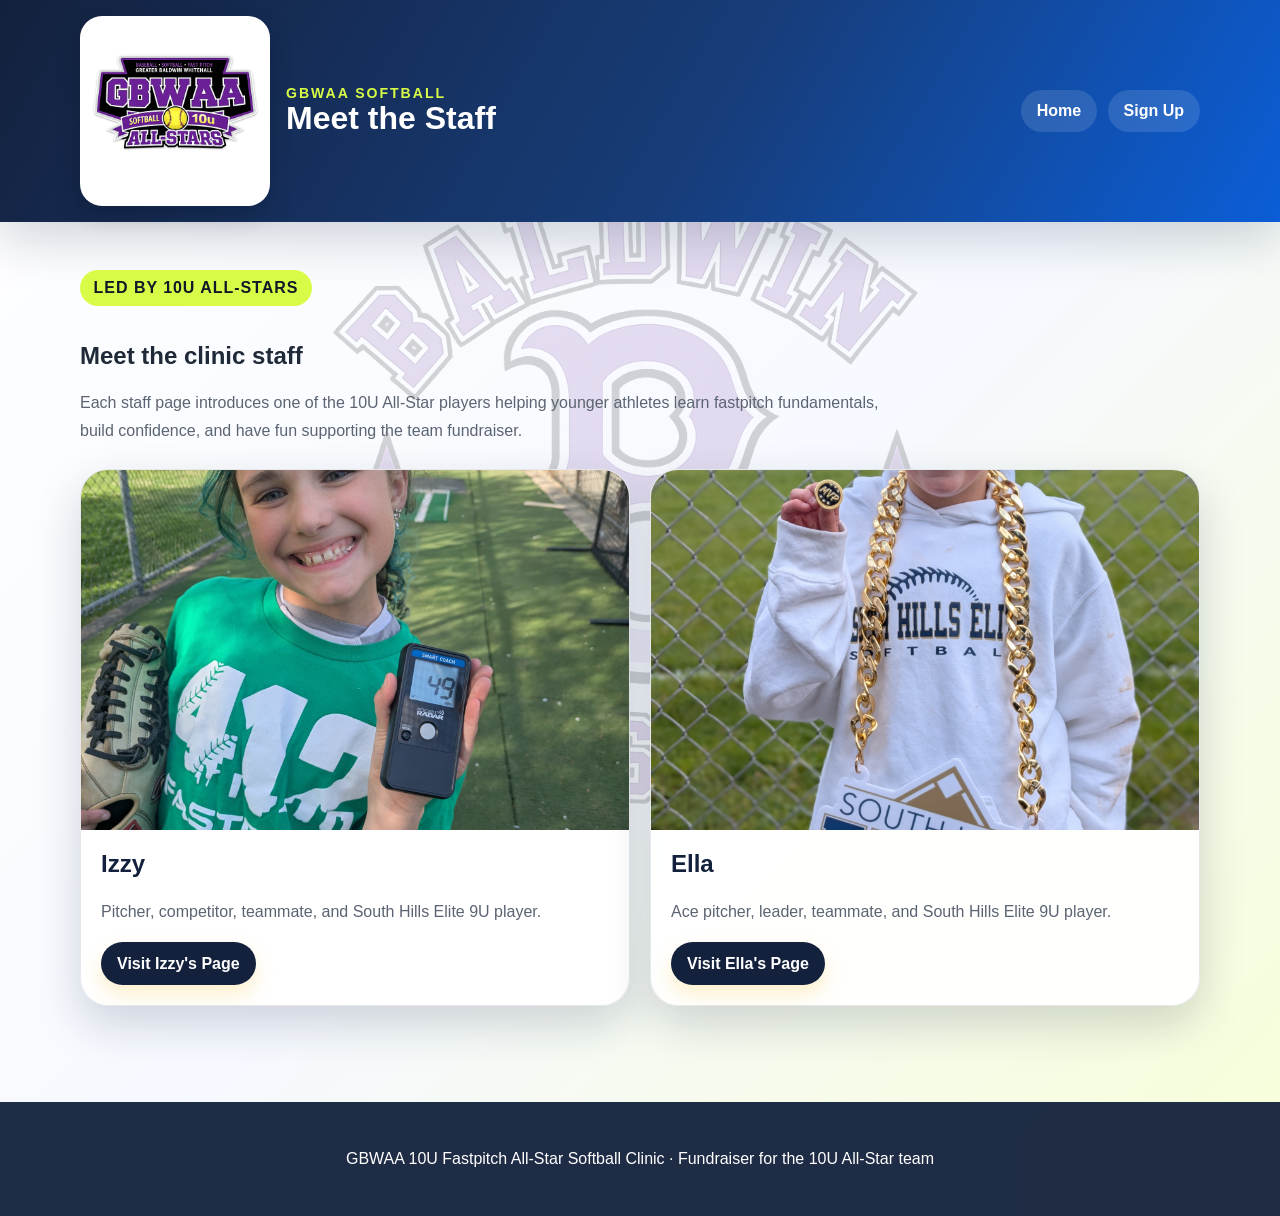
==== meet-the-staff/index.html @ 444cfd31 "Build clinic website" ====
<!doctype html>
<html lang="en">
  <head>
    <meta charset="utf-8" />
    <meta name="viewport" content="width=device-width, initial-scale=1" />
    <title>Meet the Staff | GBWAA 10U All-Star Clinic</title>
    <meta
      name="description"
      content="Meet the GBWAA 10U All-Star players helping with the fastpitch softball clinic."
    />
    <link rel="stylesheet" href="../public/styles.css" />
  </head>
  <body>
    <header class="banner">
      <nav class="navbar" aria-label="Primary navigation">
        <a class="brand" href="../index.html">
          <img
            class="logo"
            src="../public/gbwaa-softball-logo.png"
            alt="GBWAA Softball logo"
          />
          <span class="brand-text"
            ><span>GBWAA Softball</span><strong>Meet the Staff</strong></span
          >
        </a>
        <div class="navlinks">
          <a href="../index.html">Home</a>
          <a href="../signup.html">Sign Up</a>
        </div>
      </nav>
    </header>

    <main>
      <section class="section">
        <div class="section-title">
          <span class="fundraiser-badge">Led by 10U All-Stars</span>
          <h1>Meet the clinic staff</h1>
          <p>
            Each staff page introduces one of the 10U All-Star players helping
            younger athletes learn fastpitch fundamentals, build confidence, and
            have fun supporting the team fundraiser.
          </p>
        </div>
        <div class="two-grid">
          <article class="card staff-card">
            <img src="Izzy.jpg" alt="Izzy, GBWAA 10U All-Star staff member" />
            <div class="staff-card-content">
              <h2>Izzy</h2>
              <p>
                Pitcher, competitor, teammate, and South Hills Elite 9U player.
              </p>
              <a class="button secondary" href="Izzy.html">Visit Izzy's Page</a>
            </div>
          </article>
          <article class="card staff-card">
            <img src="Ella.jpg" alt="Ella, GBWAA 10U All-Star staff member" />
            <div class="staff-card-content">
              <h2>Ella</h2>
              <p>
                Ace pitcher, leader, teammate, and South Hills Elite 9U player.
              </p>
              <a class="button secondary" href="Ella.html">Visit Ella's Page</a>
            </div>
          </article>
        </div>
      </section>
    </main>

    <footer>
      <p>
        GBWAA 10U Fastpitch All-Star Softball Clinic · Fundraiser for the 10U
        All-Star team
      </p>
    </footer>
  </body>
</html>
---- public/styles.css ----
:root {
  --navy: #14213d;
  --royal: #0b5ed7;
  --gold: #f8c537;
  --softball: #d7fb47;
  --white: #ffffff;
  --ink: #1f2937;
  --muted: #5b6472;
  --card: rgba(255, 255, 255, 0.92);
  --shadow: 0 18px 45px rgba(20, 33, 61, 0.18);
}

* {
  box-sizing: border-box;
}

html {
  scroll-behavior: smooth;
}

body {
  margin: 0;
  min-height: 100vh;
  font-family: "Trebuchet MS", Arial, sans-serif;
  color: var(--ink);
  background: linear-gradient(
    135deg,
    #ffffff,
    #f6f9ff 52%,
    rgba(215, 251, 71, 0.22)
  );
}

body::before {
  content: "";
  position: fixed;
  inset: 0;
  pointer-events: none;
  background: url("baldwin-all-stars.png") center 120px / min(82vw, 780px) auto
    no-repeat;
  opacity: 0.16;
  z-index: 0;
}

header,
main,
footer {
  position: relative;
  z-index: 1;
}

a {
  color: inherit;
}

.banner {
  background: linear-gradient(120deg, var(--navy), #173d7a 56%, var(--royal));
  color: var(--white);
  box-shadow: var(--shadow);
}

.navbar {
  display: flex;
  align-items: center;
  justify-content: space-between;
  gap: 1.5rem;
  width: min(1120px, calc(100% - 2rem));
  margin: 0 auto;
  padding: 1rem 0;
}

.brand {
  display: flex;
  align-items: center;
  gap: 1rem;
  text-decoration: none;
}

.logo {
  width: clamp(112px, 16vw, 190px);
  height: auto;
  background: var(--white);
  border-radius: 22px;
  padding: 0.5rem;
  box-shadow: 0 10px 24px rgba(0, 0, 0, 0.18);
}

.brand-text span {
  display: block;
  font-size: 0.88rem;
  letter-spacing: 0.14em;
  text-transform: uppercase;
  color: var(--softball);
  font-weight: 800;
}

.brand-text strong {
  display: block;
  font-size: clamp(1.15rem, 3vw, 2rem);
  line-height: 1.1;
}

.navlinks {
  display: flex;
  align-items: center;
  flex-wrap: wrap;
  justify-content: flex-end;
  gap: 0.65rem;
}

.navlinks a,
.button {
  display: inline-flex;
  align-items: center;
  justify-content: center;
  border-radius: 999px;
  padding: 0.78rem 1rem;
  font-weight: 800;
  text-decoration: none;
  transition:
    transform 160ms ease,
    box-shadow 160ms ease,
    background 160ms ease;
}

.navlinks a {
  background: rgba(255, 255, 255, 0.12);
  color: var(--white);
}

.navlinks a:hover,
.button:hover {
  transform: translateY(-2px);
}

.button {
  border: 0;
  cursor: pointer;
  background: var(--gold);
  color: #111827;
  box-shadow: 0 10px 20px rgba(248, 197, 55, 0.25);
}

.button.secondary {
  background: var(--navy);
  color: var(--white);
}

.hero {
  width: min(1120px, calc(100% - 2rem));
  margin: 0 auto;
  padding: clamp(3rem, 7vw, 6rem) 0 clamp(3rem, 6vw, 5rem);
  display: grid;
  grid-template-columns: minmax(0, 1.25fr) minmax(280px, 0.75fr);
  gap: 2rem;
  align-items: center;
}

.hero h1 {
  margin: 0 0 1rem;
  font-size: clamp(2.35rem, 6vw, 5rem);
  line-height: 0.95;
  letter-spacing: -0.05em;
}

.hero p {
  font-size: clamp(1.08rem, 2vw, 1.35rem);
  line-height: 1.65;
  margin: 0 0 1.5rem;
  max-width: 760px;
}

.fundraiser-badge {
  display: inline-flex;
  align-items: center;
  gap: 0.5rem;
  margin-bottom: 1rem;
  border-radius: 999px;
  padding: 0.55rem 0.85rem;
  color: #111827;
  background: var(--softball);
  font-weight: 900;
  text-transform: uppercase;
  letter-spacing: 0.06em;
}

.hero-card,
.card,
.form-card {
  background: var(--card);
  border: 1px solid rgba(20, 33, 61, 0.1);
  border-radius: 28px;
  box-shadow: var(--shadow);
  backdrop-filter: blur(4px);
}

.hero-card {
  padding: 1.5rem;
}

.hero-card h2,
.card h2,
.form-card h1 {
  color: var(--navy);
  margin-top: 0;
}

.hero-card ul,
.card ul {
  padding-left: 1.2rem;
  line-height: 1.7;
}

.section {
  width: min(1120px, calc(100% - 2rem));
  margin: 0 auto;
  padding: 3rem 0;
}

.section-title {
  max-width: 820px;
  margin-bottom: 1.5rem;
}

.section-title p,
.card p,
.staff-bio p,
.form-card p {
  color: var(--muted);
  line-height: 1.75;
}

.grid {
  display: grid;
  grid-template-columns: repeat(3, minmax(0, 1fr));
  gap: 1.25rem;
}

.two-grid {
  display: grid;
  grid-template-columns: repeat(2, minmax(0, 1fr));
  gap: 1.25rem;
}

.card {
  padding: 1.4rem;
}

.card .icon {
  display: inline-grid;
  place-items: center;
  width: 3rem;
  height: 3rem;
  border-radius: 1rem;
  background: rgba(215, 251, 71, 0.55);
  font-size: 1.45rem;
}

.callout {
  display: grid;
  grid-template-columns: 1fr auto;
  gap: 1rem;
  align-items: center;
  padding: 1.5rem;
  border-radius: 28px;
  background: linear-gradient(
    120deg,
    rgba(20, 33, 61, 0.96),
    rgba(11, 94, 215, 0.92)
  );
  color: var(--white);
  box-shadow: var(--shadow);
}

.callout p {
  margin: 0.35rem 0 0;
  color: rgba(255, 255, 255, 0.85);
}

.staff-card {
  overflow: hidden;
  padding: 0;
}

.staff-card img {
  width: 100%;
  height: 360px;
  object-fit: cover;
  display: block;
}

.staff-card-content {
  padding: 1.25rem;
}

.form-card {
  width: min(760px, calc(100% - 2rem));
  margin: 3rem auto;
  padding: clamp(1.25rem, 4vw, 2rem);
}

.form-grid {
  display: grid;
  gap: 1rem;
}

label {
  display: grid;
  gap: 0.45rem;
  font-weight: 800;
  color: var(--navy);
}

input,
select,
textarea {
  width: 100%;
  border: 2px solid rgba(20, 33, 61, 0.16);
  border-radius: 16px;
  padding: 0.9rem 1rem;
  font: inherit;
  background: rgba(255, 255, 255, 0.88);
}

input:focus,
select:focus,
textarea:focus {
  outline: 3px solid rgba(248, 197, 55, 0.45);
  border-color: var(--royal);
}

.note {
  font-size: 0.95rem;
  color: var(--muted);
}

.staff-hero {
  width: min(1120px, calc(100% - 2rem));
  margin: 2rem auto 0;
  display: grid;
  grid-template-columns: minmax(280px, 0.85fr) minmax(0, 1.15fr);
  gap: 1.5rem;
  align-items: stretch;
}

.staff-photo {
  width: 100%;
  min-height: 520px;
  object-fit: cover;
  border-radius: 30px;
  box-shadow: var(--shadow);
}

.staff-bio {
  padding: clamp(1.25rem, 4vw, 2.25rem);
}

.staff-bio h1 {
  margin: 0 0 0.5rem;
  color: var(--navy);
  font-size: clamp(2.35rem, 6vw, 4.4rem);
}

footer {
  margin-top: 3rem;
  padding: 2rem 1rem;
  text-align: center;
  background: rgba(20, 33, 61, 0.95);
  color: var(--white);
}

@media (max-width: 860px) {
  .navbar,
  .hero,
  .callout,
  .staff-hero {
    grid-template-columns: 1fr;
  }

  .navbar {
    display: grid;
    justify-items: start;
  }

  .navlinks {
    justify-content: flex-start;
  }

  .grid,
  .two-grid {
    grid-template-columns: 1fr;
  }

  .staff-card img {
    height: 300px;
  }

  .staff-photo {
    min-height: 360px;
  }
}
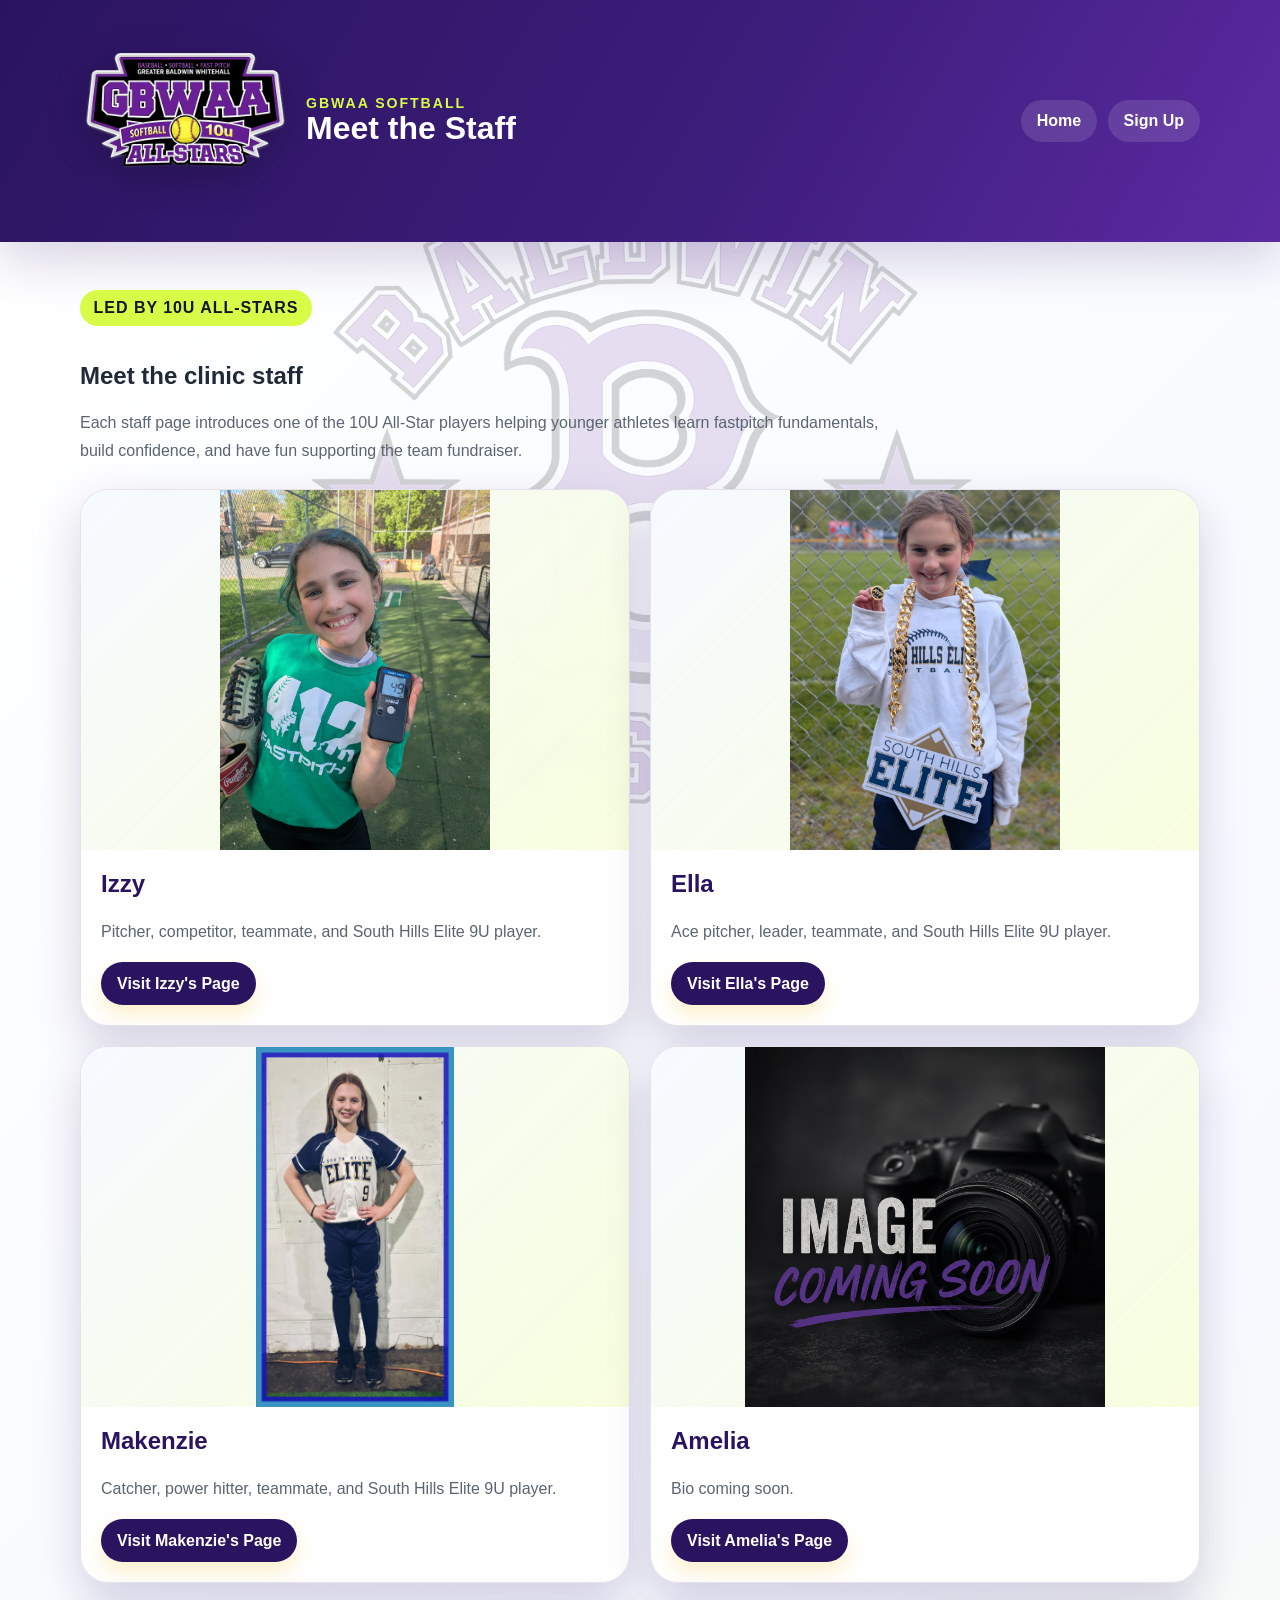
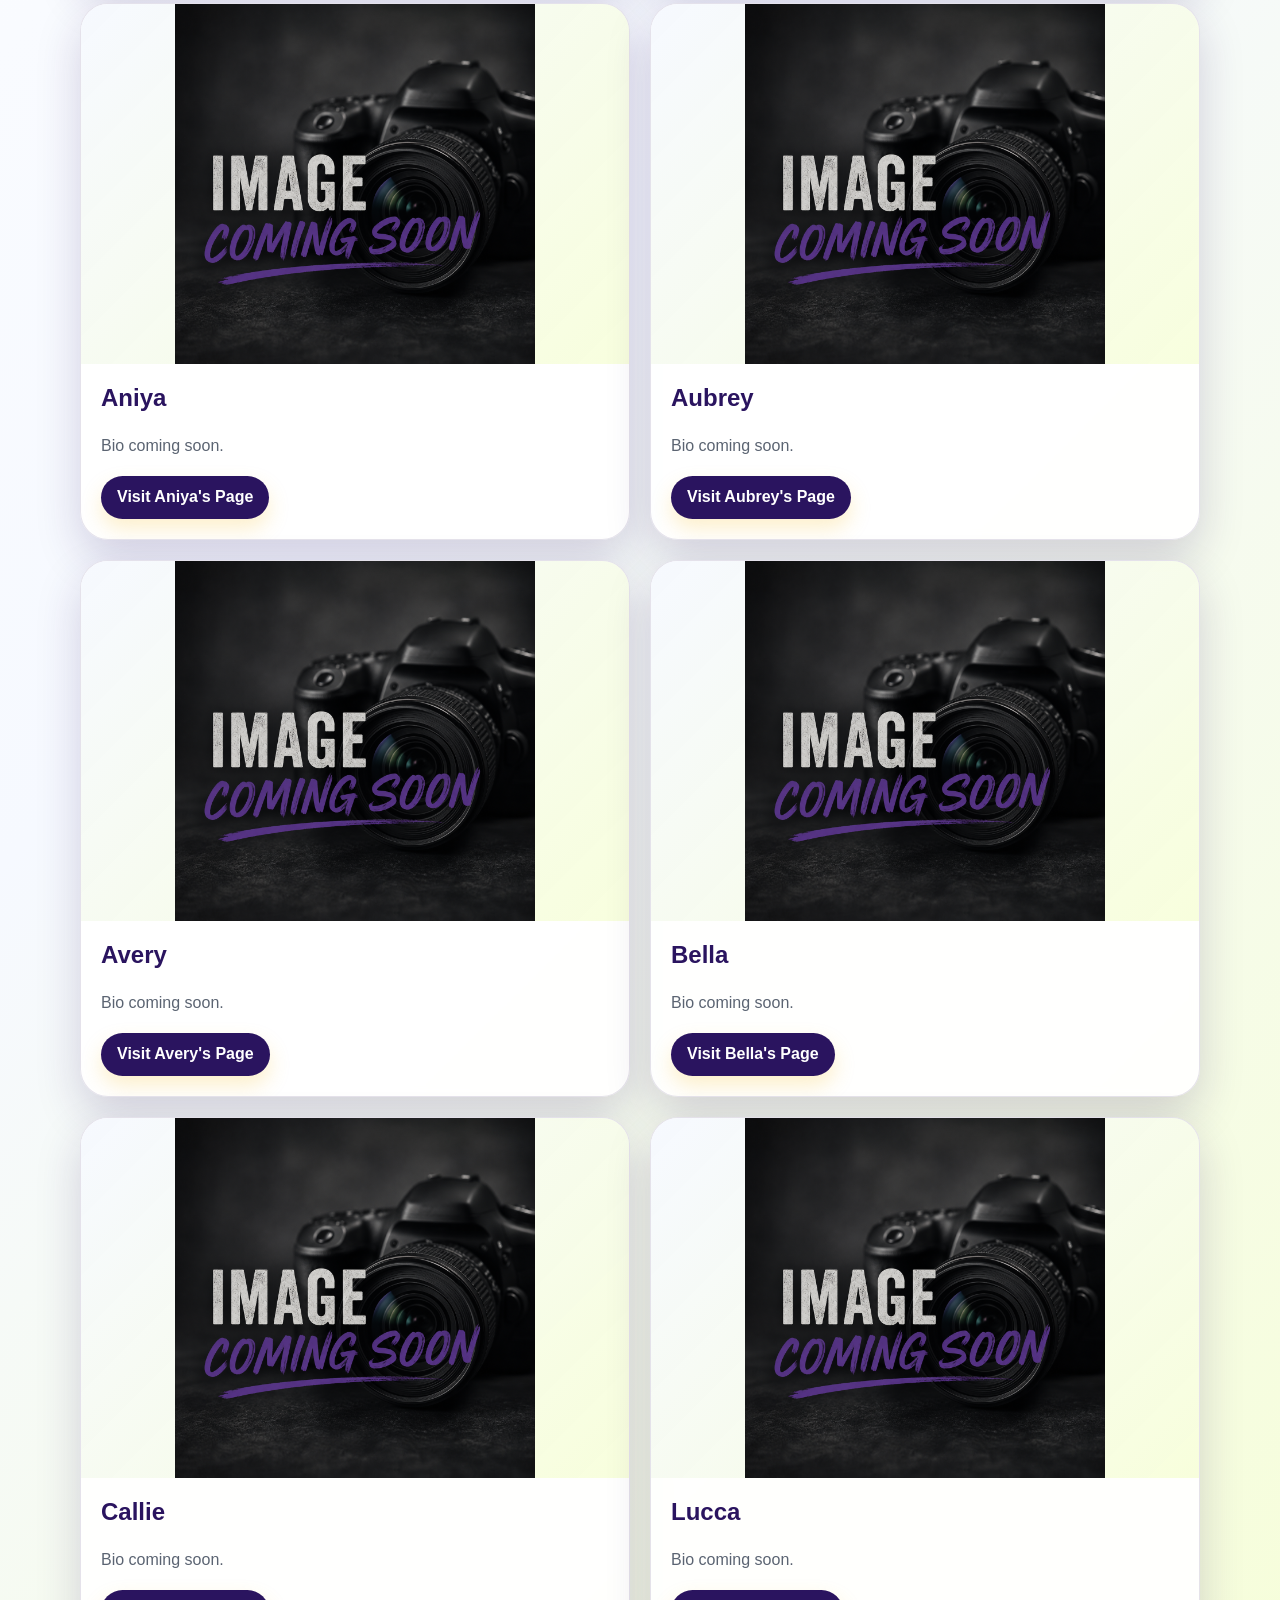
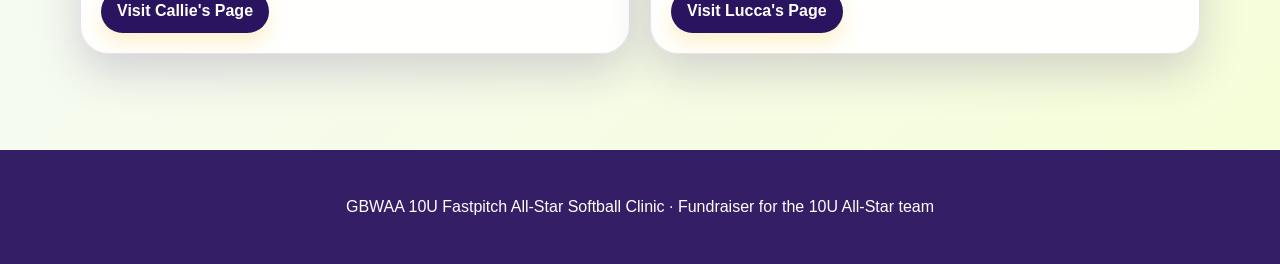
==== commit 437ba45f: "update index.html meet the staff" ====
--- a/meet-the-staff/index.html
+++ b/meet-the-staff/index.html
@@ -62,6 +62,101 @@
               <a class="button secondary" href="Ella.html">Visit Ella's Page</a>
             </div>
           </article>
+          <article class="card staff-card">
+            <img
+              src="Makenzie.jpg"
+              alt="Makenzie, GBWAA 10U All-Star staff member"
+            />
+            <div class="staff-card-content">
+              <h2>Makenzie</h2>
+              <p>
+                Catcher, power hitter, teammate, and South Hills Elite 9U
+                player.
+              </p>
+              <a class="button secondary" href="Makenzie.html"
+                >Visit Makenzie's Page</a
+              >
+            </div>
+          </article>
+          <article class="card staff-card">
+            <img
+              src="Amelia.jpg"
+              alt="Amelia, GBWAA 10U All-Star staff member"
+            />
+            <div class="staff-card-content">
+              <h2>Amelia</h2>
+              <p>Bio coming soon.</p>
+              <a class="button secondary" href="Amelia.html"
+                >Visit Amelia's Page</a
+              >
+            </div>
+          </article>
+          <article class="card staff-card">
+            <img src="Aniya.jpg" alt="Aniya, GBWAA 10U All-Star staff member" />
+            <div class="staff-card-content">
+              <h2>Aniya</h2>
+              <p>Bio coming soon.</p>
+              <a class="button secondary" href="Aniya.html"
+                >Visit Aniya's Page</a
+              >
+            </div>
+          </article>
+          <article class="card staff-card">
+            <img
+              src="Aubrey.jpg"
+              alt="Aubrey, GBWAA 10U All-Star staff member"
+            />
+            <div class="staff-card-content">
+              <h2>Aubrey</h2>
+              <p>Bio coming soon.</p>
+              <a class="button secondary" href="Aubrey.html"
+                >Visit Aubrey's Page</a
+              >
+            </div>
+          </article>
+          <article class="card staff-card">
+            <img src="Avery.jpg" alt="Avery, GBWAA 10U All-Star staff member" />
+            <div class="staff-card-content">
+              <h2>Avery</h2>
+              <p>Bio coming soon.</p>
+              <a class="button secondary" href="Avery.html"
+                >Visit Avery's Page</a
+              >
+            </div>
+          </article>
+          <article class="card staff-card">
+            <img src="Bella.jpg" alt="Bella, GBWAA 10U All-Star staff member" />
+            <div class="staff-card-content">
+              <h2>Bella</h2>
+              <p>Bio coming soon.</p>
+              <a class="button secondary" href="Bella.html"
+                >Visit Bella's Page</a
+              >
+            </div>
+          </article>
+          <article class="card staff-card">
+            <img
+              src="Callie.jpg"
+              alt="Callie, GBWAA 10U All-Star staff member"
+            />
+            <div class="staff-card-content">
+              <h2>Callie</h2>
+              <p>Bio coming soon.</p>
+              <a class="button secondary" href="Callie.html"
+                >Visit Callie's Page</a
+              >
+            </div>
+          </article>
+          <article class="card staff-card">
+            <img src="Lucca.jpg" alt="Lucca, GBWAA 10U All-Star staff member" />
+            <div class="staff-card-content">
+              <h2>Lucca</h2>
+              <p>Bio coming soon.</p>
+              <a class="button secondary" href="Lucca.html"
+                >Visit Lucca's Page</a
+              >
+            </div>
+          </article>
         </div>
       </section>
     </main>
--- a/public/styles.css
+++ b/public/styles.css
@@ -1,13 +1,13 @@
 :root {
-  --navy: #14213d;
-  --royal: #0b5ed7;
+  --navy: #2a145f;
+  --royal: #5b2aa1;
   --gold: #f8c537;
   --softball: #d7fb47;
   --white: #ffffff;
   --ink: #1f2937;
   --muted: #5b6472;
   --card: rgba(255, 255, 255, 0.92);
-  --shadow: 0 18px 45px rgba(20, 33, 61, 0.18);
+  --shadow: 0 18px 45px rgba(42, 20, 95, 0.18);
 }
 
 * {
@@ -54,7 +54,7 @@
 }
 
 .banner {
-  background: linear-gradient(120deg, var(--navy), #173d7a 56%, var(--royal));
+  background: linear-gradient(120deg, var(--navy), #3c1d7a 56%, var(--royal));
   color: var(--white);
   box-shadow: var(--shadow);
 }
@@ -77,12 +77,9 @@
 }
 
 .logo {
-  width: clamp(112px, 16vw, 190px);
+  width: clamp(132px, 17vw, 210px);
   height: auto;
-  background: var(--white);
-  border-radius: 22px;
-  padding: 0.5rem;
-  box-shadow: 0 10px 24px rgba(0, 0, 0, 0.18);
+  filter: drop-shadow(0 10px 18px rgba(0, 0, 0, 0.22));
 }
 
 .brand-text span {
@@ -141,6 +138,12 @@
   box-shadow: 0 10px 20px rgba(248, 197, 55, 0.25);
 }
 
+.button:disabled {
+  cursor: wait;
+  opacity: 0.72;
+  transform: none;
+}
+
 .button.secondary {
   background: var(--navy);
   color: var(--white);
@@ -188,7 +191,7 @@
 .card,
 .form-card {
   background: var(--card);
-  border: 1px solid rgba(20, 33, 61, 0.1);
+  border: 1px solid rgba(42, 20, 95, 0.12);
   border-radius: 28px;
   box-shadow: var(--shadow);
   backdrop-filter: blur(4px);
@@ -196,6 +199,12 @@
 
 .hero-card {
   padding: 1.5rem;
+  color: var(--ink);
+  background: rgba(255, 255, 255, 0.97);
+}
+
+.hero-card li {
+  color: var(--muted);
 }
 
 .hero-card h2,
@@ -265,8 +274,8 @@
   border-radius: 28px;
   background: linear-gradient(
     120deg,
-    rgba(20, 33, 61, 0.96),
-    rgba(11, 94, 215, 0.92)
+    rgba(42, 20, 95, 0.96),
+    rgba(91, 42, 161, 0.92)
   );
   color: var(--white);
   box-shadow: var(--shadow);
@@ -285,8 +294,14 @@
 .staff-card img {
   width: 100%;
   height: 360px;
-  object-fit: cover;
+  object-fit: contain;
+  object-position: center center;
   display: block;
+  background: linear-gradient(
+    135deg,
+    rgba(246, 249, 255, 0.96),
+    rgba(215, 251, 71, 0.18)
+  );
 }
 
 .staff-card-content {
@@ -315,7 +330,7 @@
 select,
 textarea {
   width: 100%;
-  border: 2px solid rgba(20, 33, 61, 0.16);
+  border: 2px solid rgba(42, 20, 95, 0.16);
   border-radius: 16px;
   padding: 0.9rem 1rem;
   font: inherit;
@@ -332,6 +347,24 @@
 .note {
   font-size: 0.95rem;
   color: var(--muted);
+}
+
+.form-status {
+  min-height: 1.5rem;
+  margin: 0;
+  font-weight: 800;
+}
+
+.form-status.success {
+  color: #136f38;
+}
+
+.form-status.error {
+  color: #b91c1c;
+}
+
+.signup-response-frame {
+  display: none;
 }
 
 .staff-hero {
@@ -365,7 +398,7 @@
   margin-top: 3rem;
   padding: 2rem 1rem;
   text-align: center;
-  background: rgba(20, 33, 61, 0.95);
+  background: rgba(42, 20, 95, 0.95);
   color: var(--white);
 }
 
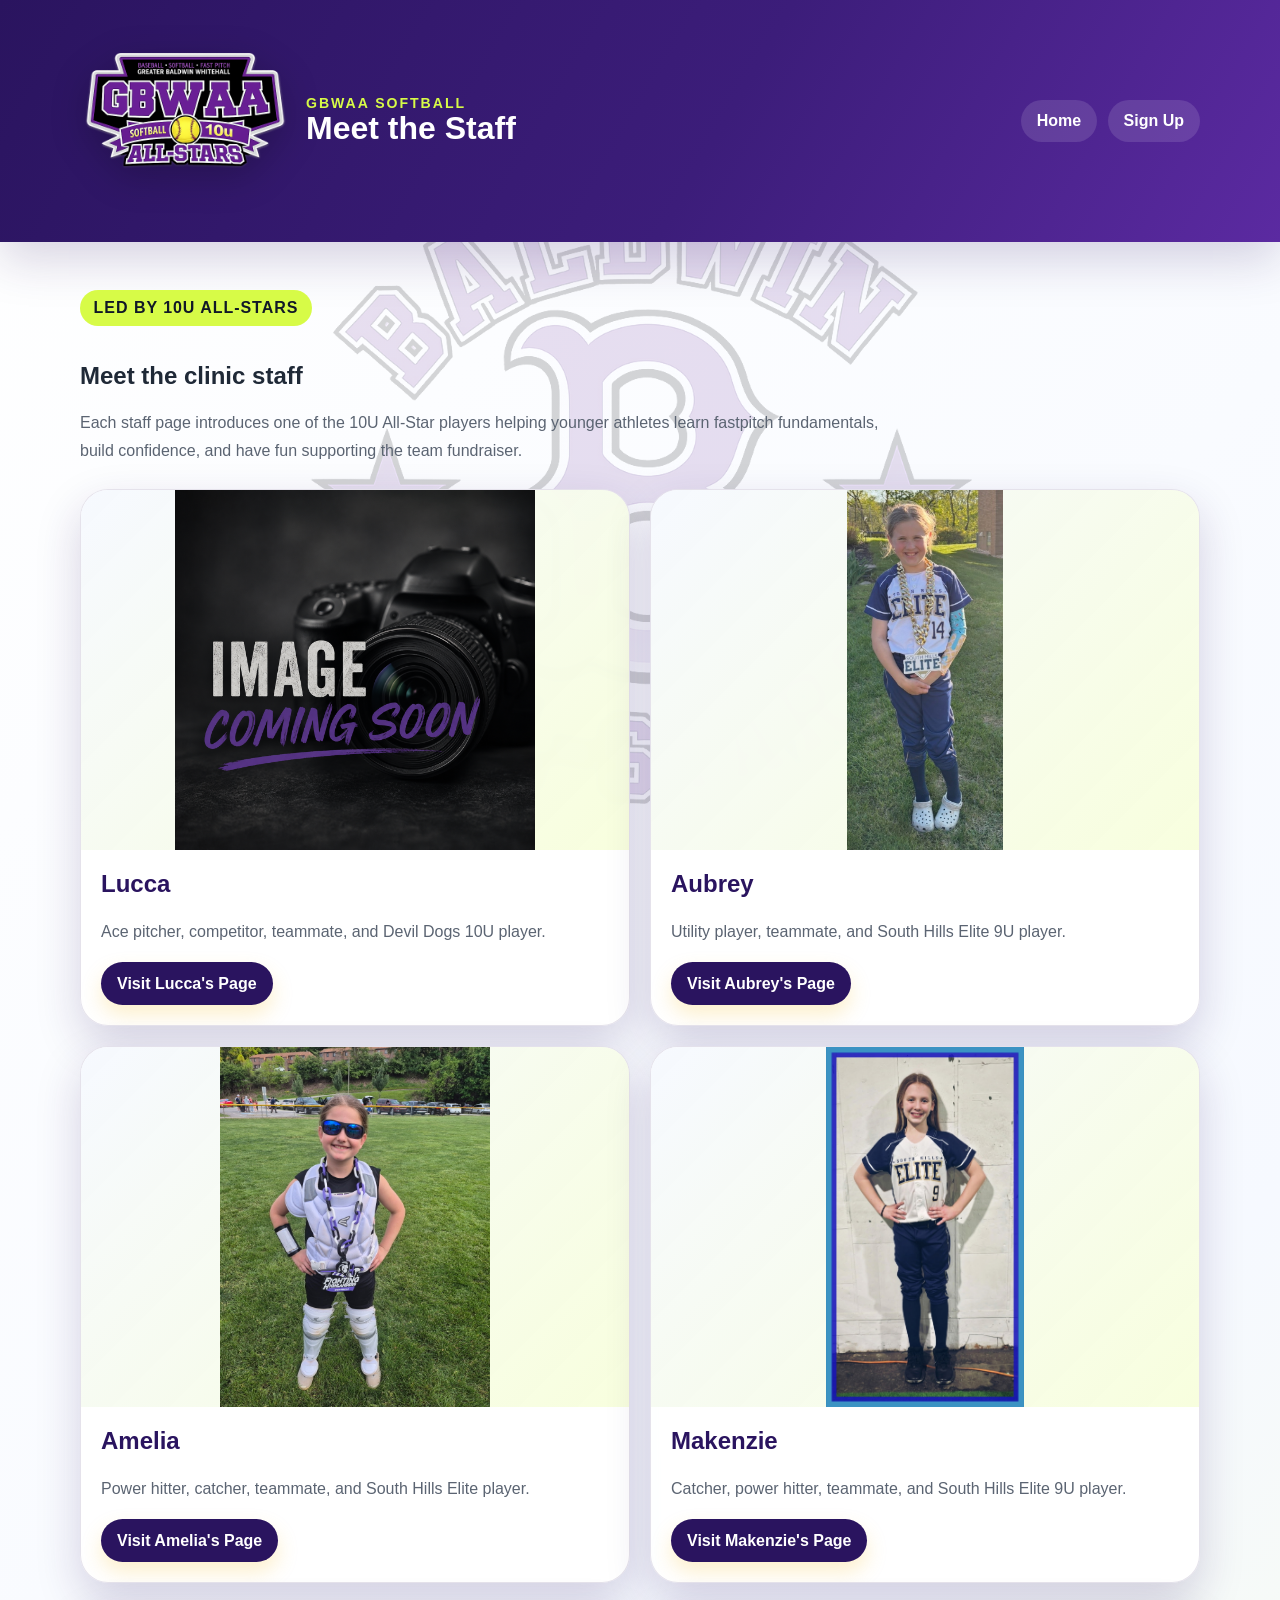
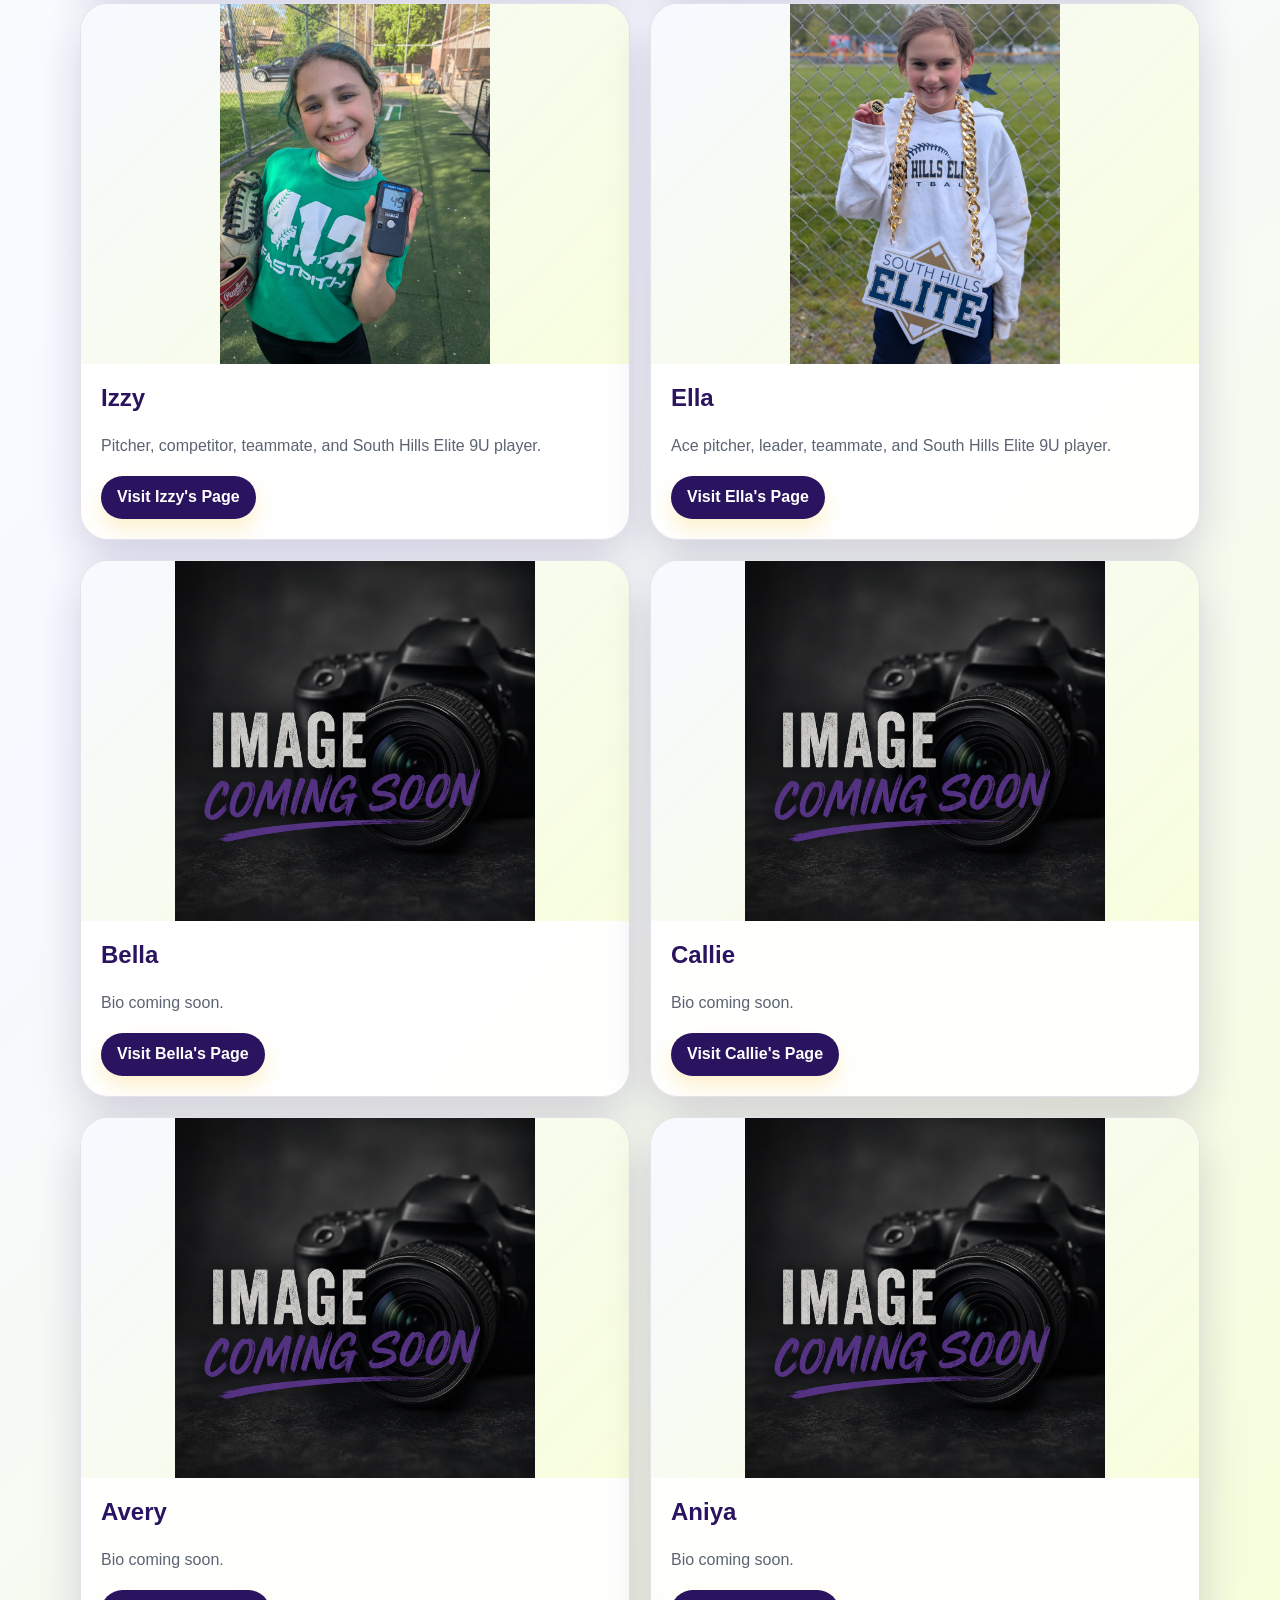
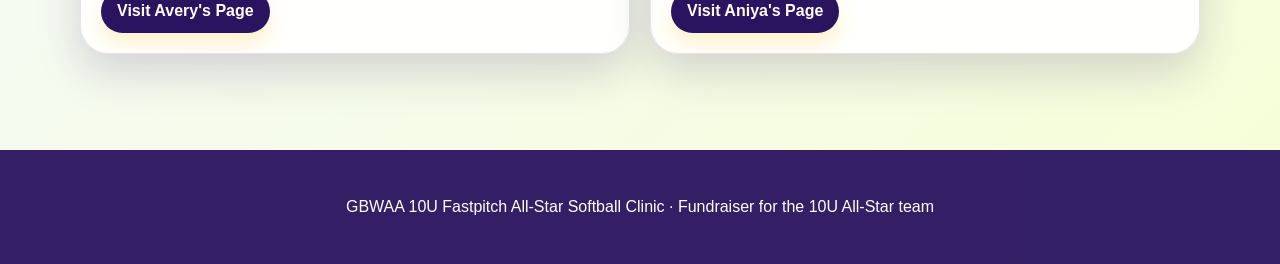
==== commit a45c234f: "Randomize staff card order" ====
--- a/meet-the-staff/index.html
+++ b/meet-the-staff/index.html
@@ -41,7 +41,7 @@
             have fun supporting the team fundraiser.
           </p>
         </div>
-        <div class="two-grid">
+        <div class="two-grid" data-randomize-staff>
           <article class="card staff-card">
             <img src="Izzy.jpg" alt="Izzy, GBWAA 10U All-Star staff member" />
             <div class="staff-card-content">
@@ -85,7 +85,9 @@
             />
             <div class="staff-card-content">
               <h2>Amelia</h2>
-              <p>Bio coming soon.</p>
+              <p>
+                Power hitter, catcher, teammate, and South Hills Elite player.
+              </p>
               <a class="button secondary" href="Amelia.html"
                 >Visit Amelia's Page</a
               >
@@ -108,7 +110,7 @@
             />
             <div class="staff-card-content">
               <h2>Aubrey</h2>
-              <p>Bio coming soon.</p>
+              <p>Utility player, teammate, and South Hills Elite 9U player.</p>
               <a class="button secondary" href="Aubrey.html"
                 >Visit Aubrey's Page</a
               >
@@ -151,7 +153,9 @@
             <img src="Lucca.jpg" alt="Lucca, GBWAA 10U All-Star staff member" />
             <div class="staff-card-content">
               <h2>Lucca</h2>
-              <p>Bio coming soon.</p>
+              <p>
+                Ace pitcher, competitor, teammate, and Devil Dogs 10U player.
+              </p>
               <a class="button secondary" href="Lucca.html"
                 >Visit Lucca's Page</a
               >
@@ -167,5 +171,6 @@
         All-Star team
       </p>
     </footer>
+    <script src="../public/staff-randomizer.js" defer></script>
   </body>
 </html>
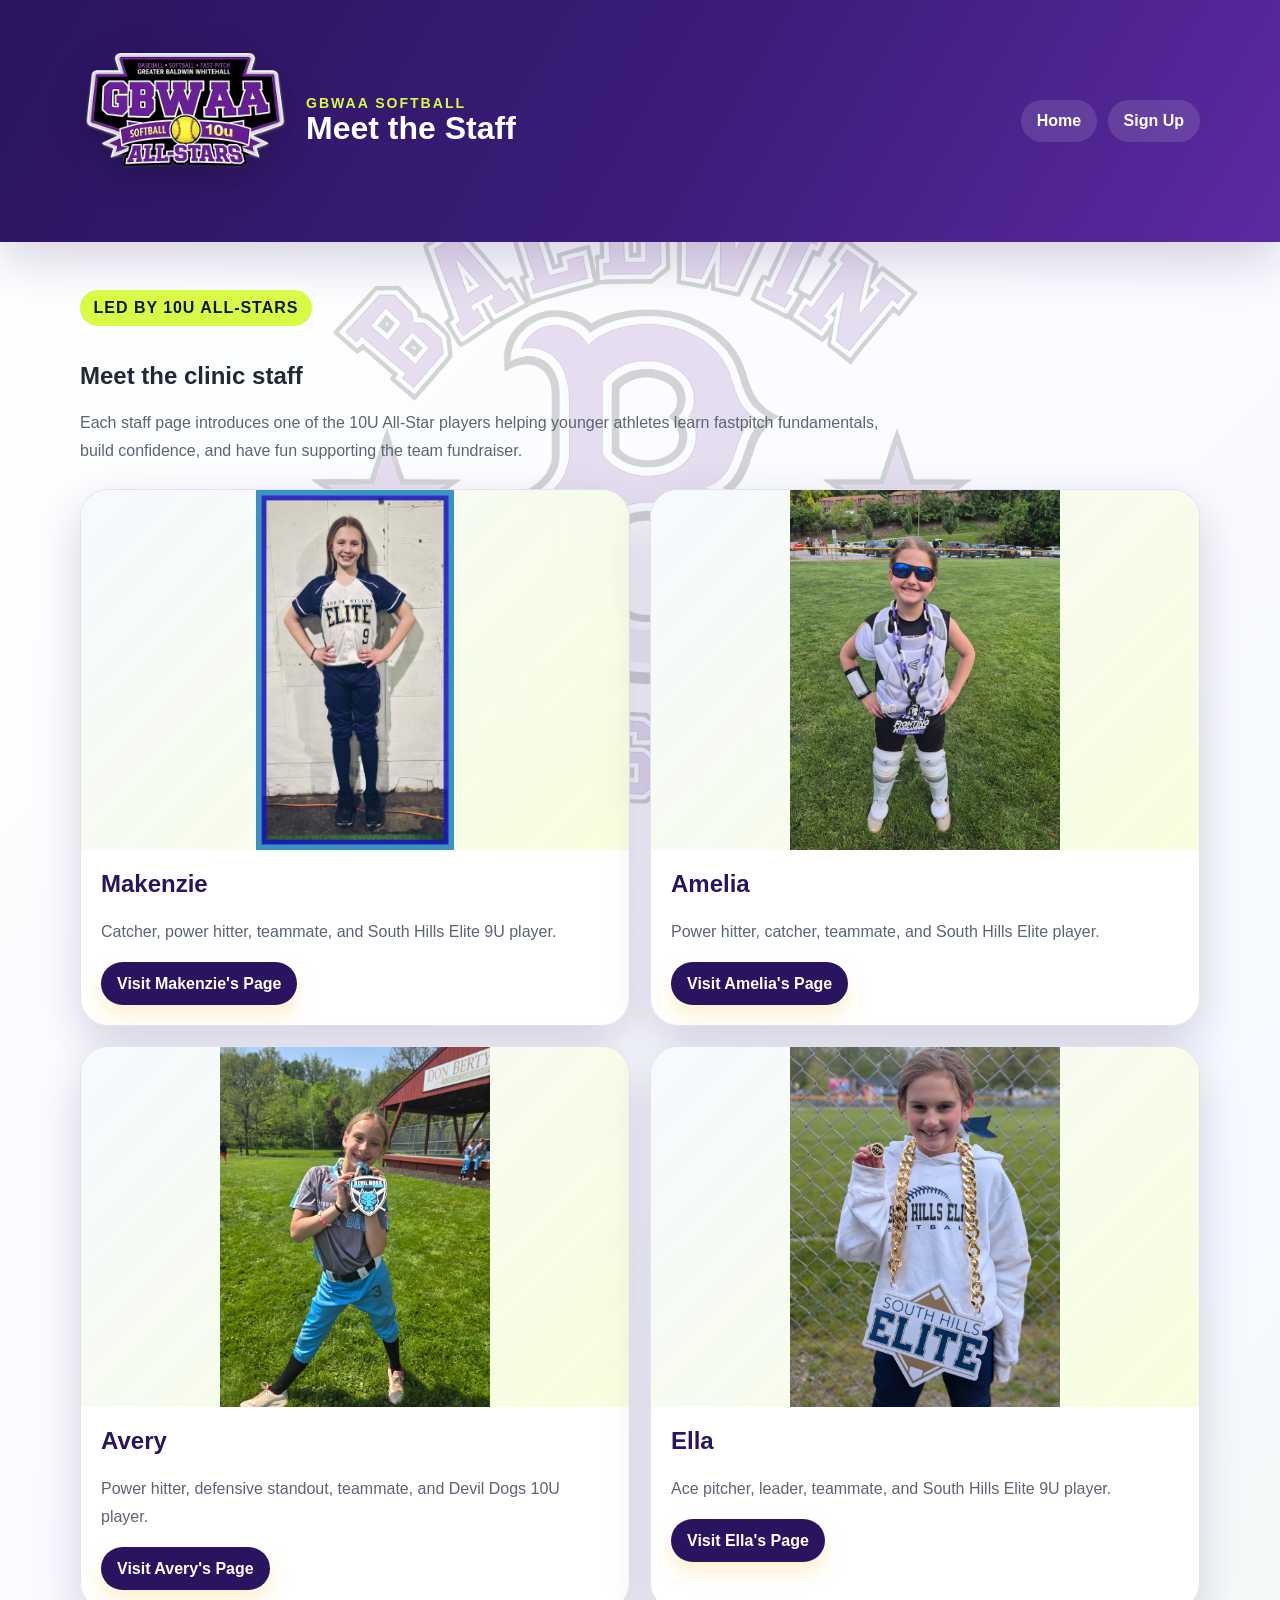
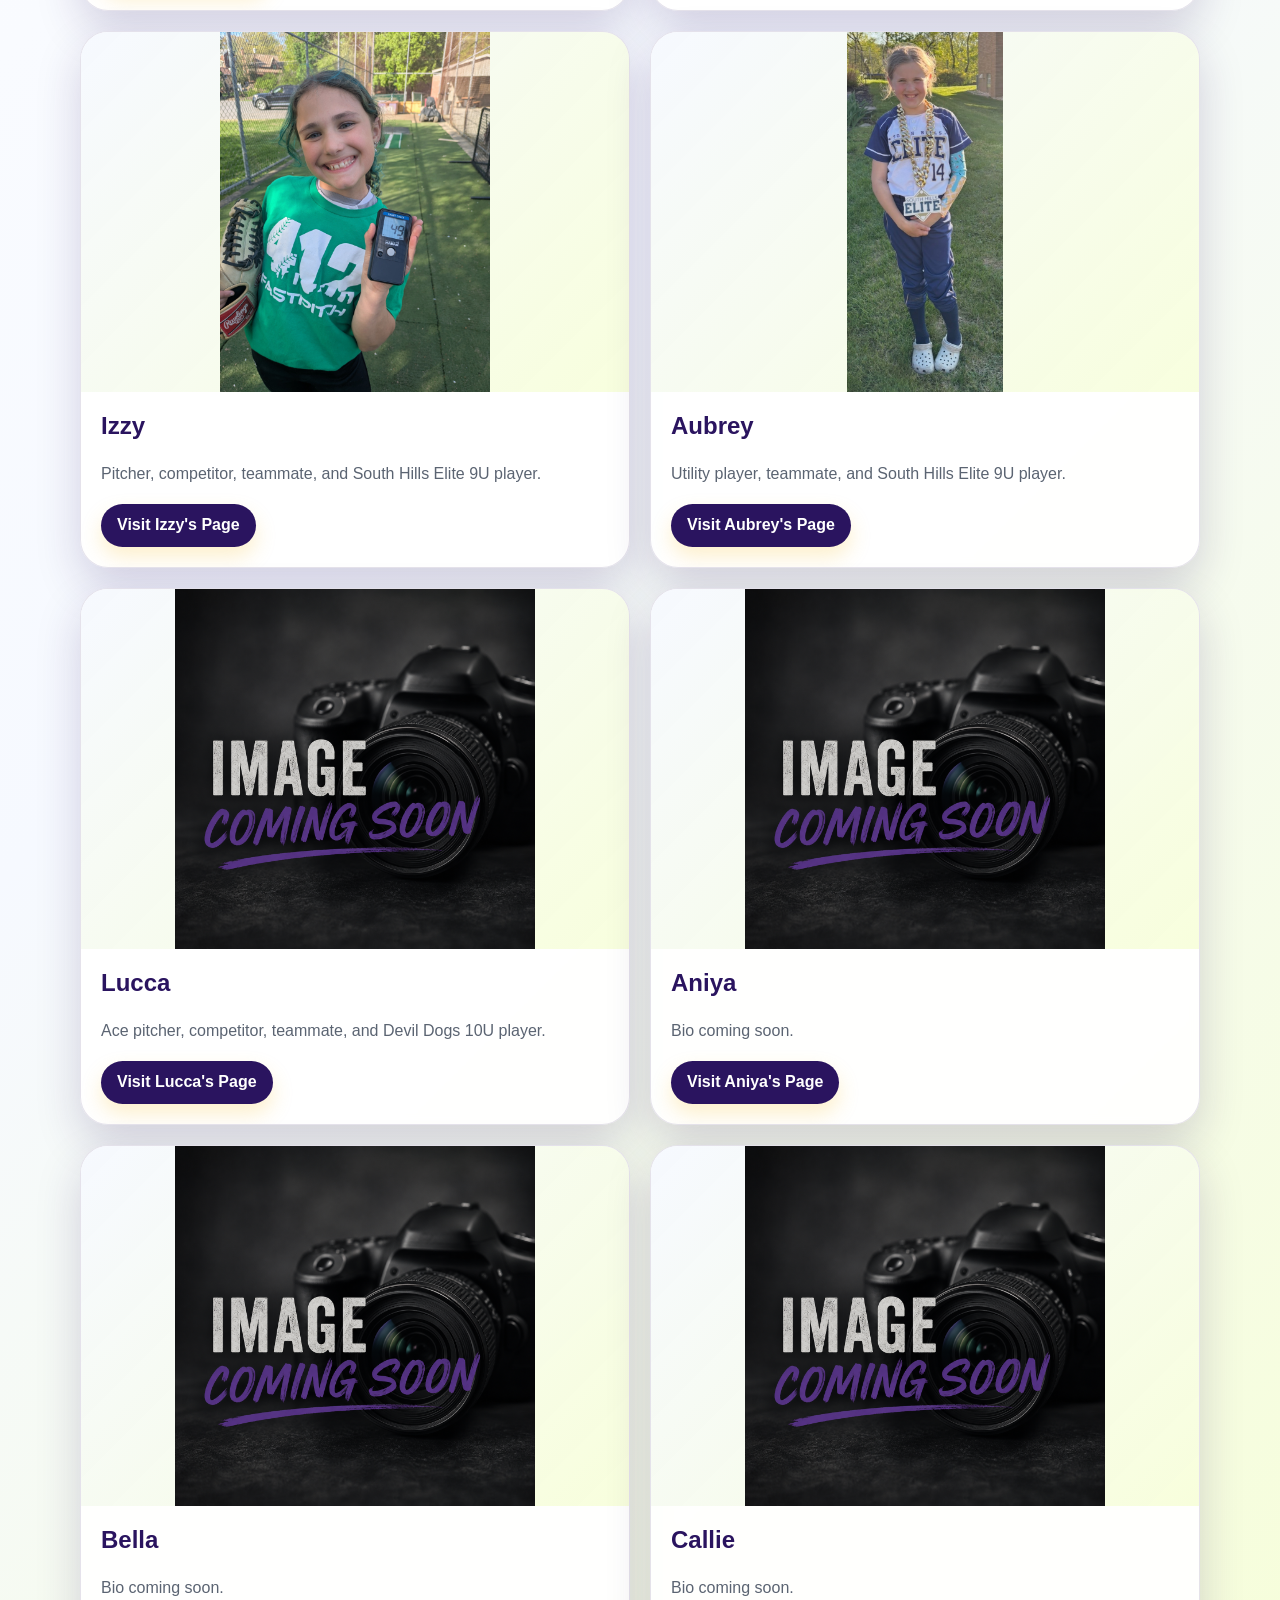
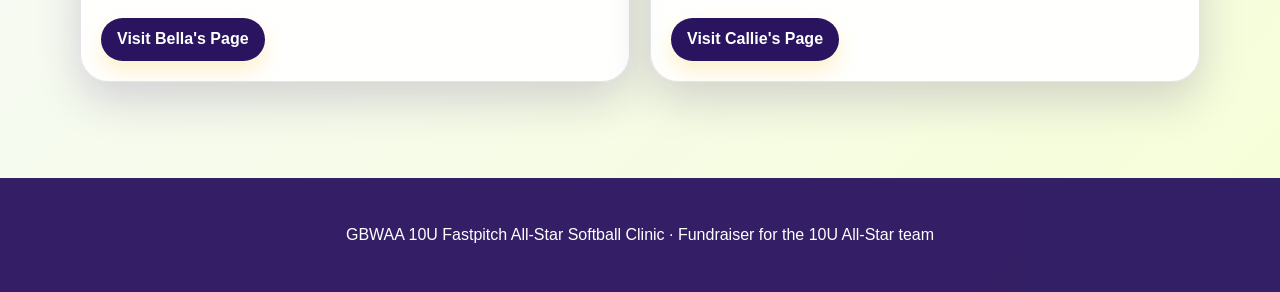
==== commit 5f45eeda: "add avery bio" ====
--- a/meet-the-staff/index.html
+++ b/meet-the-staff/index.html
@@ -8,6 +8,13 @@
       name="description"
       content="Meet the GBWAA 10U All-Star players helping with the fastpitch softball clinic."
     />
+    <meta property="og:image" content="../public/gbwaa-softball-logo.png" />
+    <meta property="og:image:width" content="1024" />
+    <meta property="og:image:height" content="1024" />
+    <meta property="og:image:type" content="image/png" />
+    <meta property="og:image:alt" content="GBWAA Softball logo" />
+    <meta name="twitter:card" content="summary" />
+    <meta name="twitter:image" content="../public/gbwaa-softball-logo.png" />
     <link rel="stylesheet" href="../public/styles.css" />
   </head>
   <body>
@@ -120,7 +127,10 @@
             <img src="Avery.jpg" alt="Avery, GBWAA 10U All-Star staff member" />
             <div class="staff-card-content">
               <h2>Avery</h2>
-              <p>Bio coming soon.</p>
+              <p>
+                Power hitter, defensive standout, teammate, and Devil Dogs 10U
+                player.
+              </p>
               <a class="button secondary" href="Avery.html"
                 >Visit Avery's Page</a
               >
--- a/public/styles.css
+++ b/public/styles.css
@@ -363,8 +363,57 @@
   color: #b91c1c;
 }
 
+.payment-alert {
+  margin: 0;
+  padding: 0.9rem 1rem;
+  border: 2px solid rgba(248, 197, 55, 0.85);
+  border-radius: 16px;
+  background: rgba(248, 197, 55, 0.24);
+  color: #5c3a00;
+  font-weight: 900;
+  line-height: 1.55;
+}
+
 .signup-response-frame {
   display: none;
+}
+
+.confirmation-card {
+  max-width: 860px;
+}
+
+.submission-details {
+  display: grid;
+  gap: 0.85rem;
+  margin: 1.5rem 0;
+}
+
+.submission-details div {
+  display: grid;
+  gap: 0.3rem;
+  padding: 1rem;
+  border: 1px solid rgba(42, 20, 95, 0.12);
+  border-radius: 18px;
+  background: rgba(255, 255, 255, 0.72);
+}
+
+.submission-details dt {
+  color: var(--navy);
+  font-weight: 900;
+}
+
+.submission-details dd {
+  margin: 0;
+  color: var(--muted);
+  line-height: 1.55;
+  overflow-wrap: anywhere;
+}
+
+.confirmation-actions {
+  display: flex;
+  flex-wrap: wrap;
+  gap: 0.75rem;
+  margin-top: 1.25rem;
 }
 
 .staff-hero {
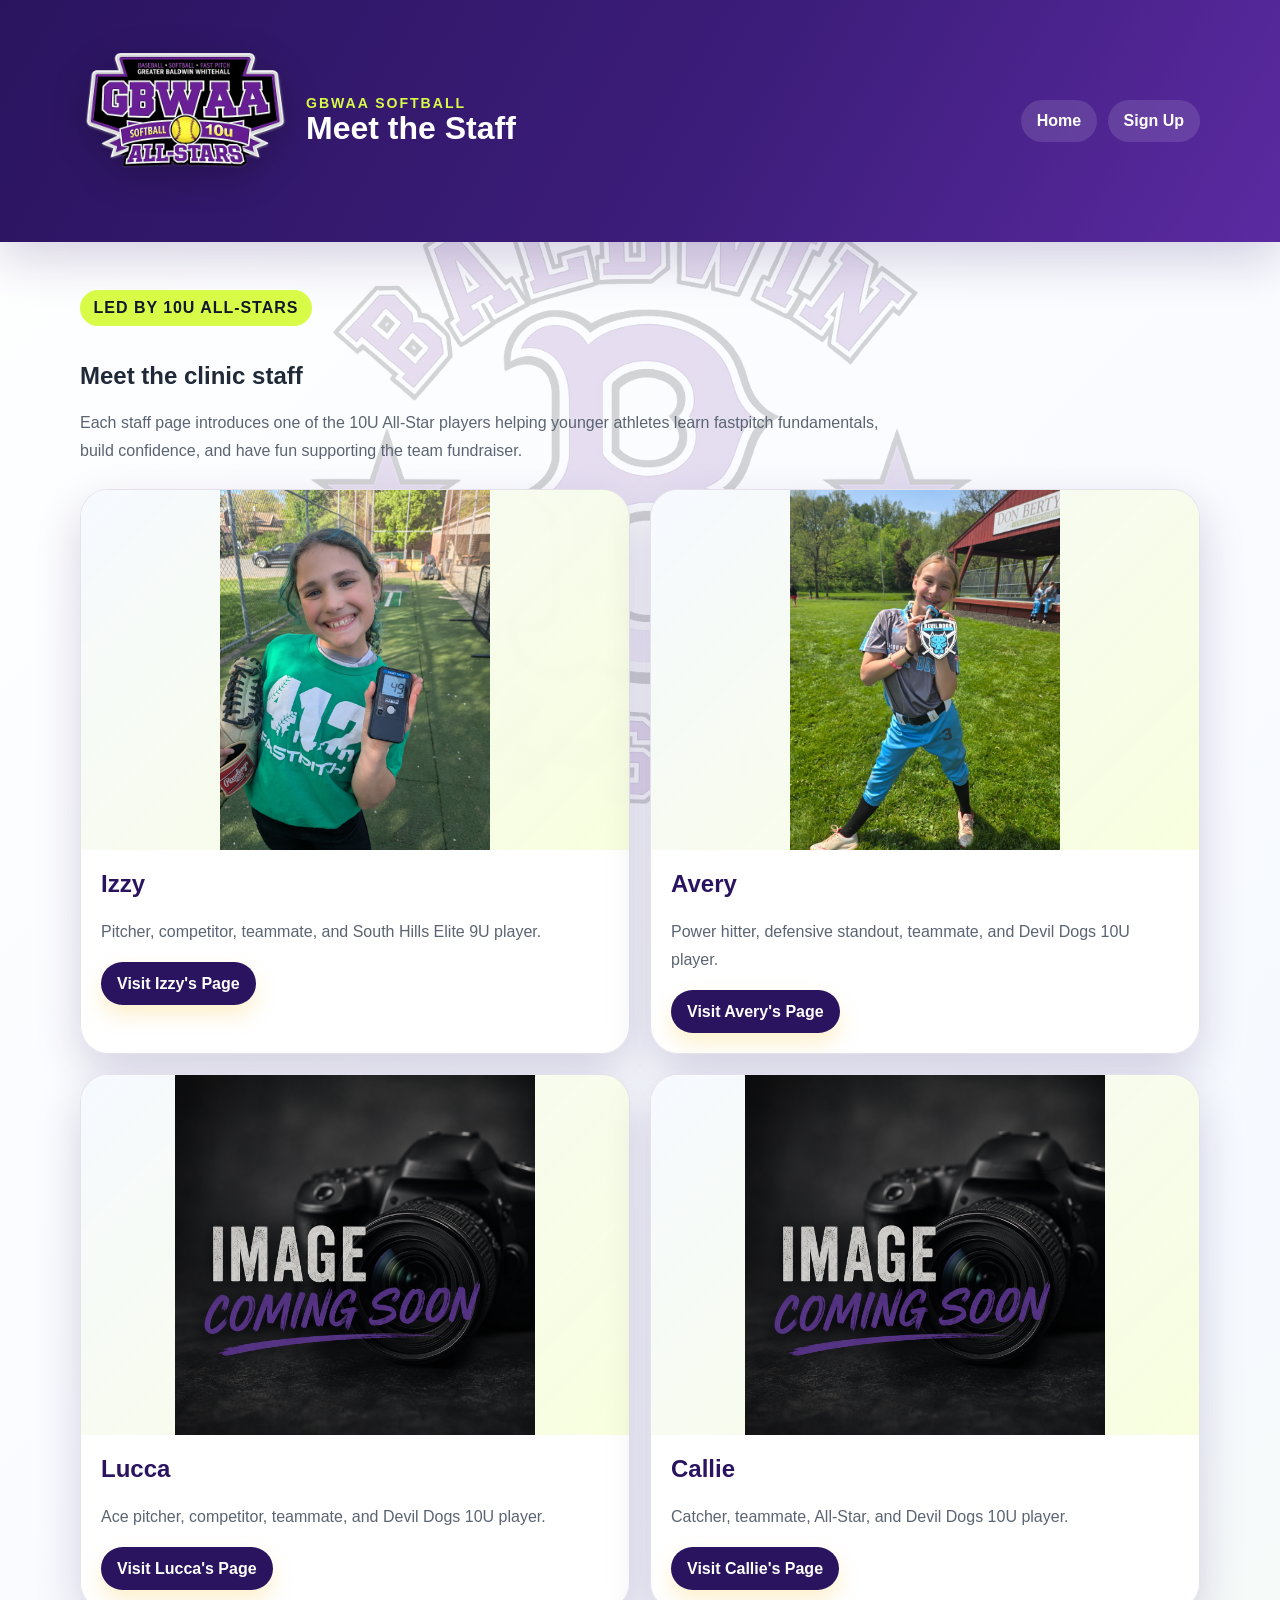
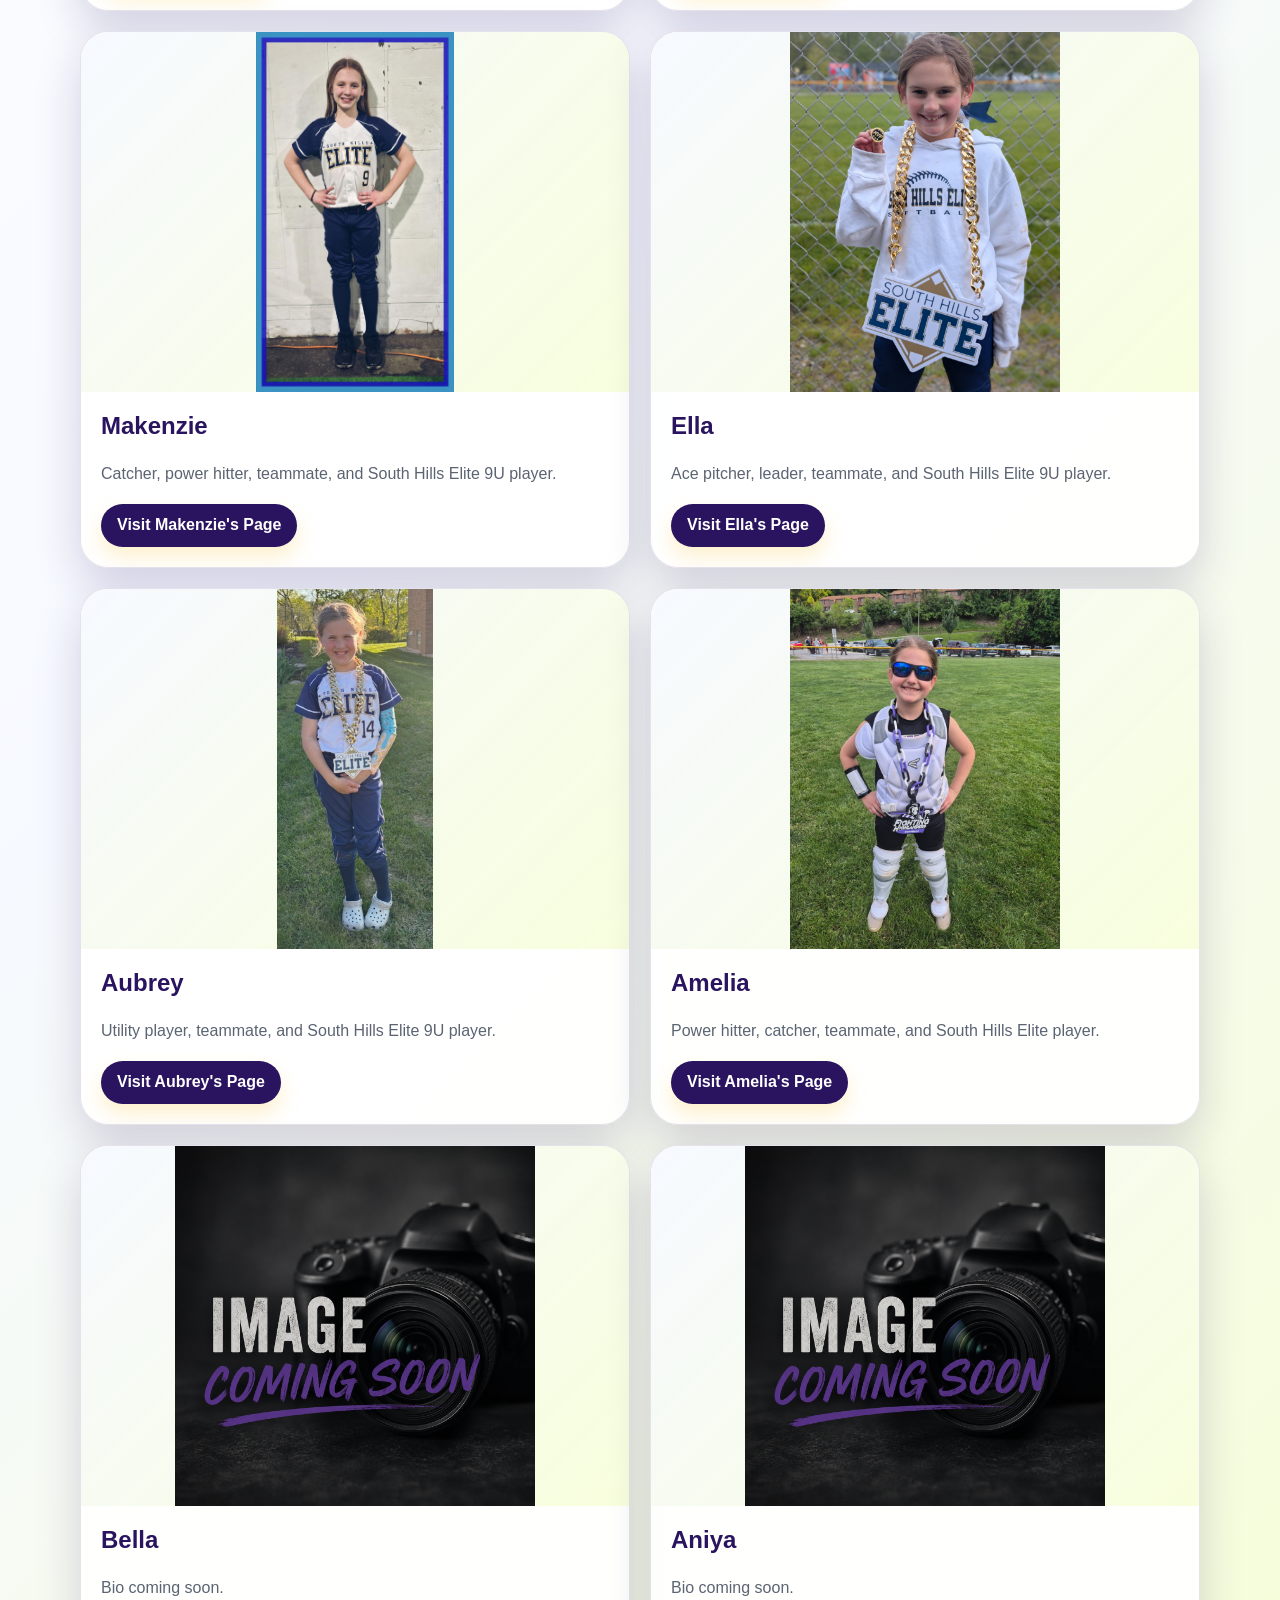
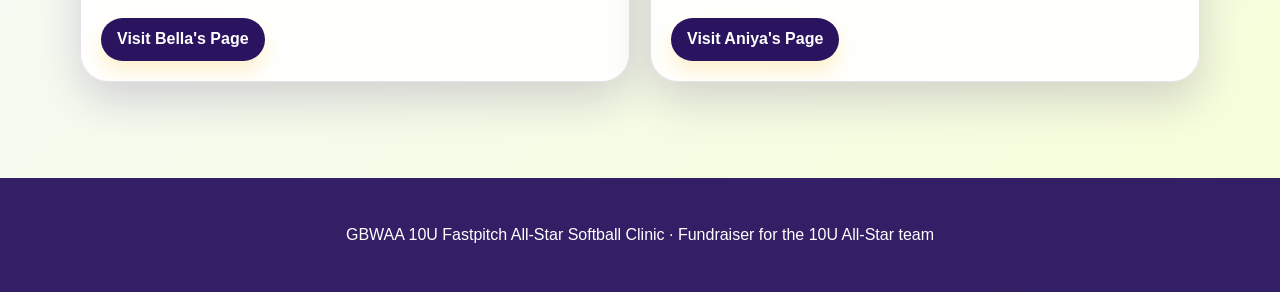
==== commit f13f56d1: "Update Callie bio and staff title" ====
--- a/meet-the-staff/index.html
+++ b/meet-the-staff/index.html
@@ -153,7 +153,7 @@
             />
             <div class="staff-card-content">
               <h2>Callie</h2>
-              <p>Bio coming soon.</p>
+              <p>Catcher, teammate, All-Star, and Devil Dogs 10U player.</p>
               <a class="button secondary" href="Callie.html"
                 >Visit Callie's Page</a
               >
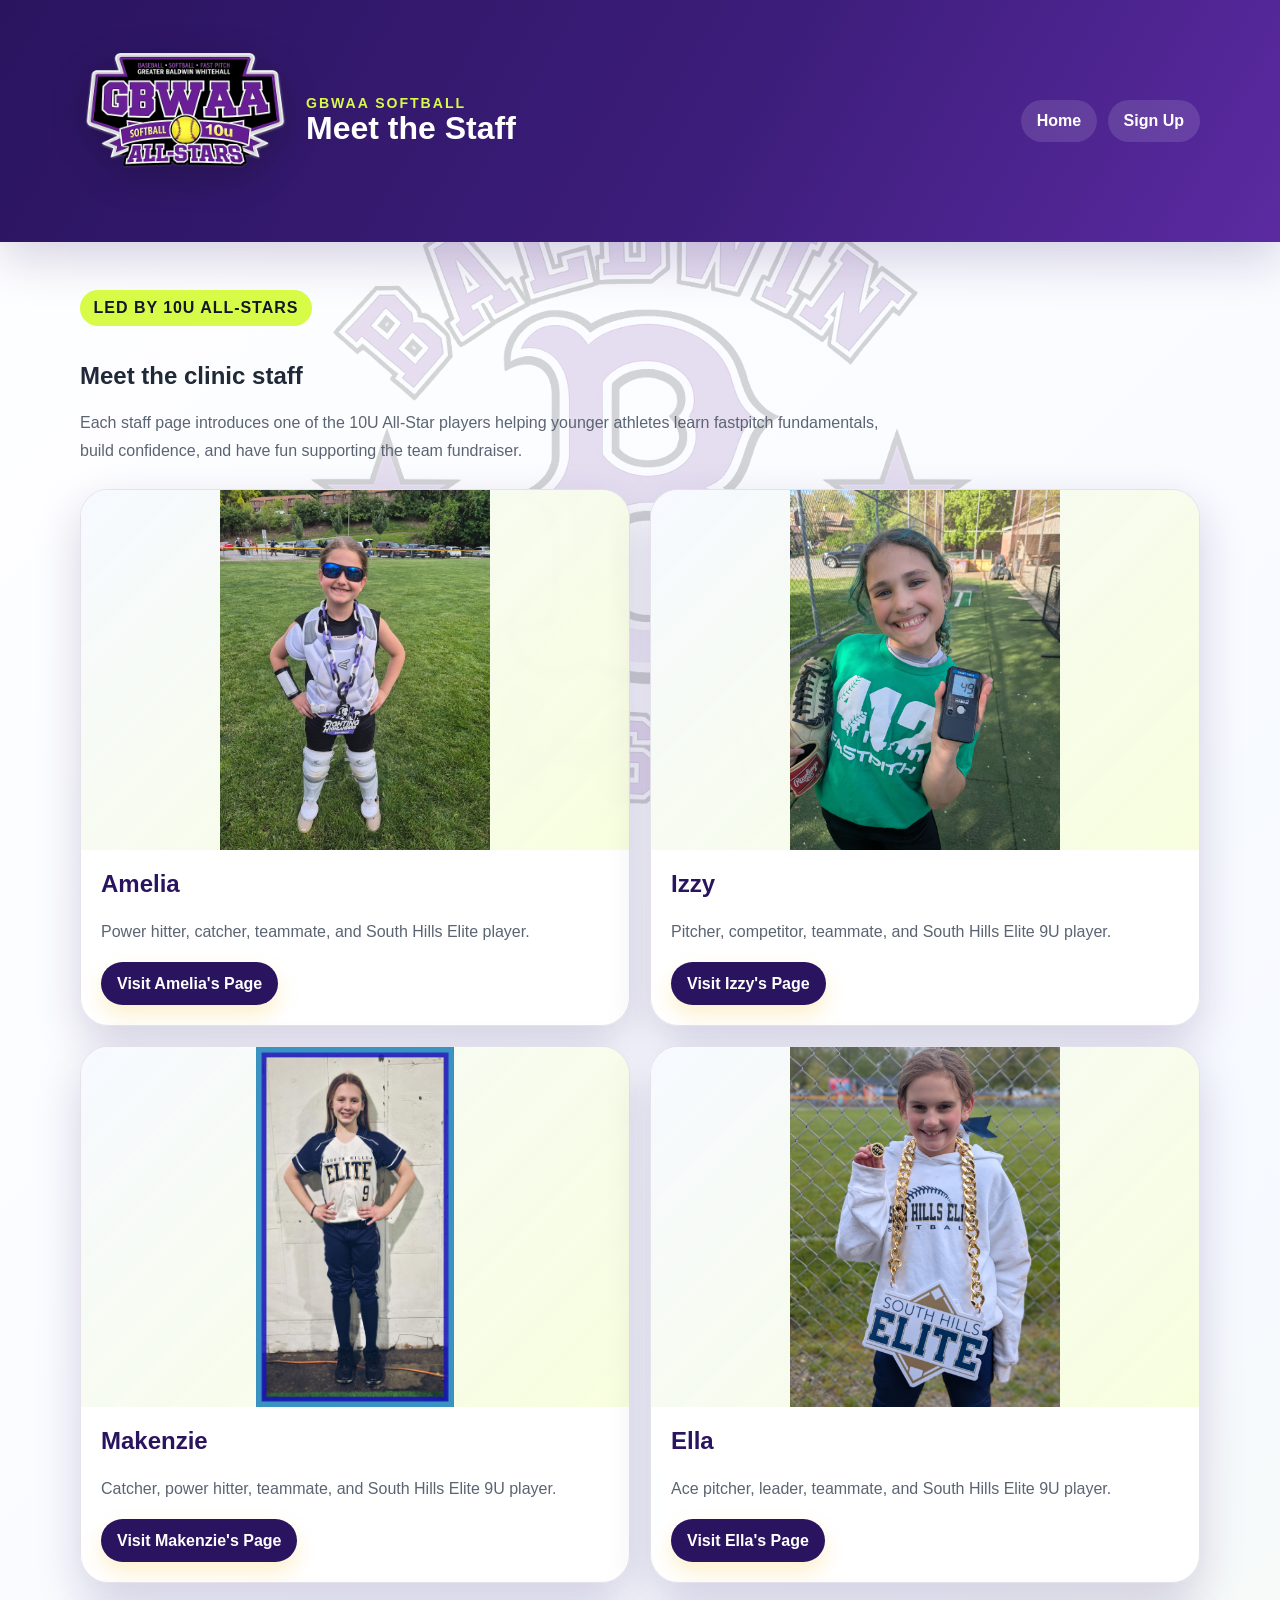
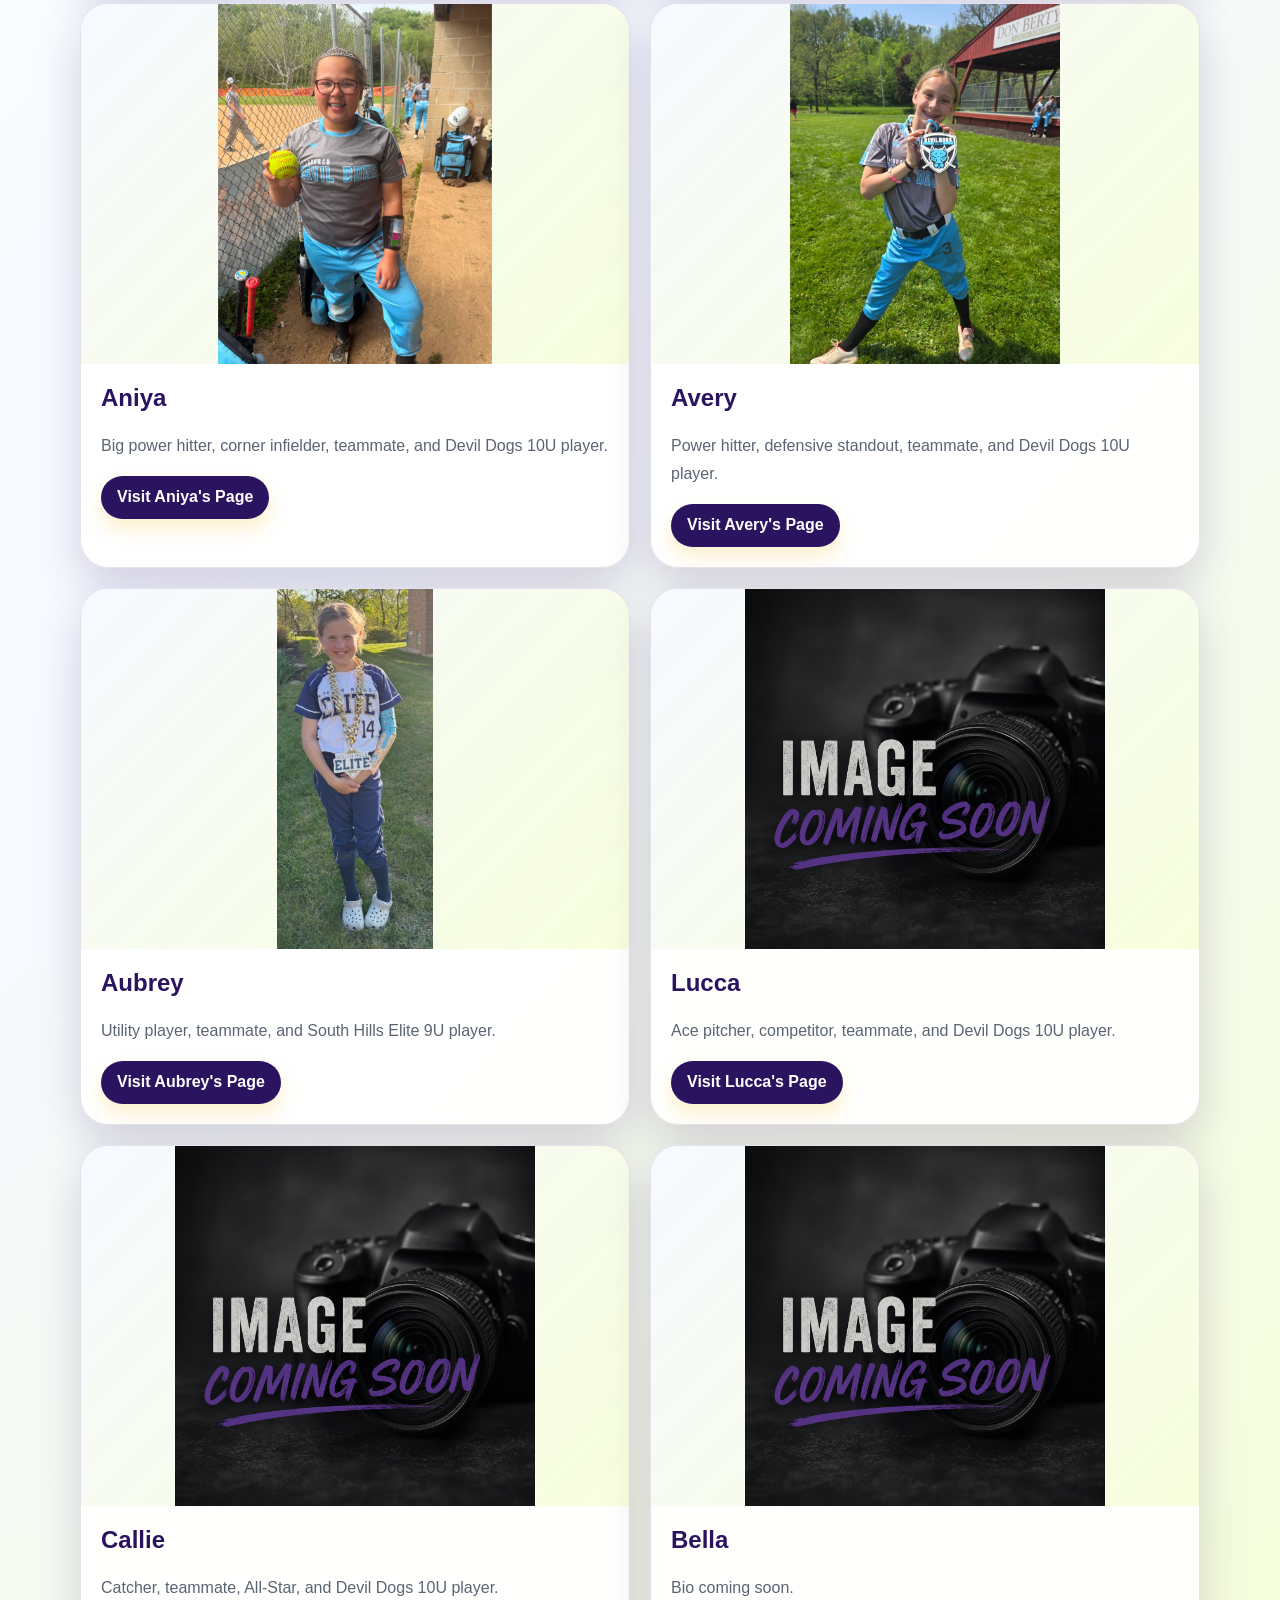
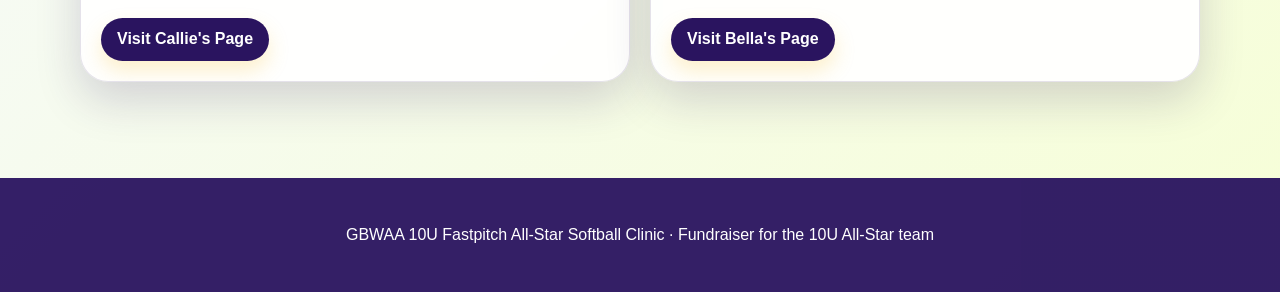
==== commit f0aa1646: "Add Aniya bio and refine Callie bio" ====
--- a/meet-the-staff/index.html
+++ b/meet-the-staff/index.html
@@ -104,7 +104,10 @@
             <img src="Aniya.jpg" alt="Aniya, GBWAA 10U All-Star staff member" />
             <div class="staff-card-content">
               <h2>Aniya</h2>
-              <p>Bio coming soon.</p>
+              <p>
+                Big power hitter, corner infielder, teammate, and Devil Dogs 10U
+                player.
+              </p>
               <a class="button secondary" href="Aniya.html"
                 >Visit Aniya's Page</a
               >
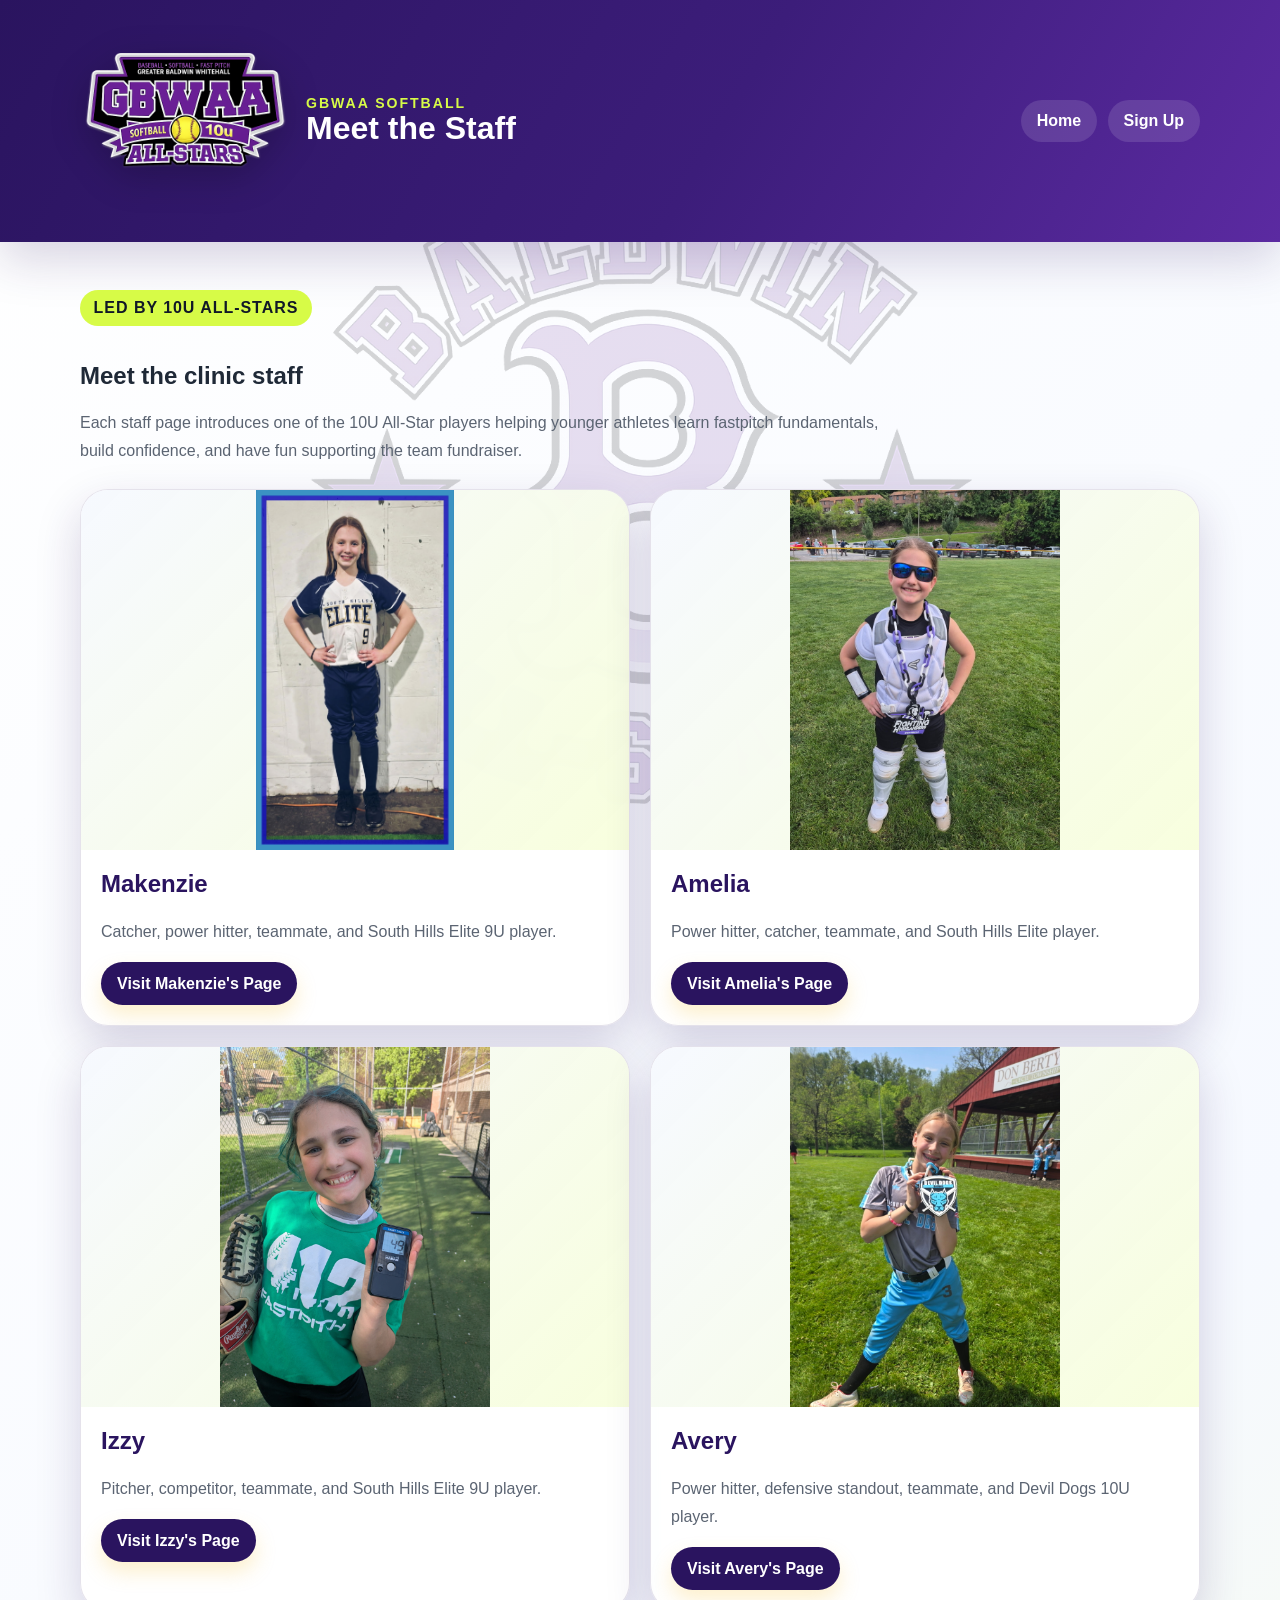
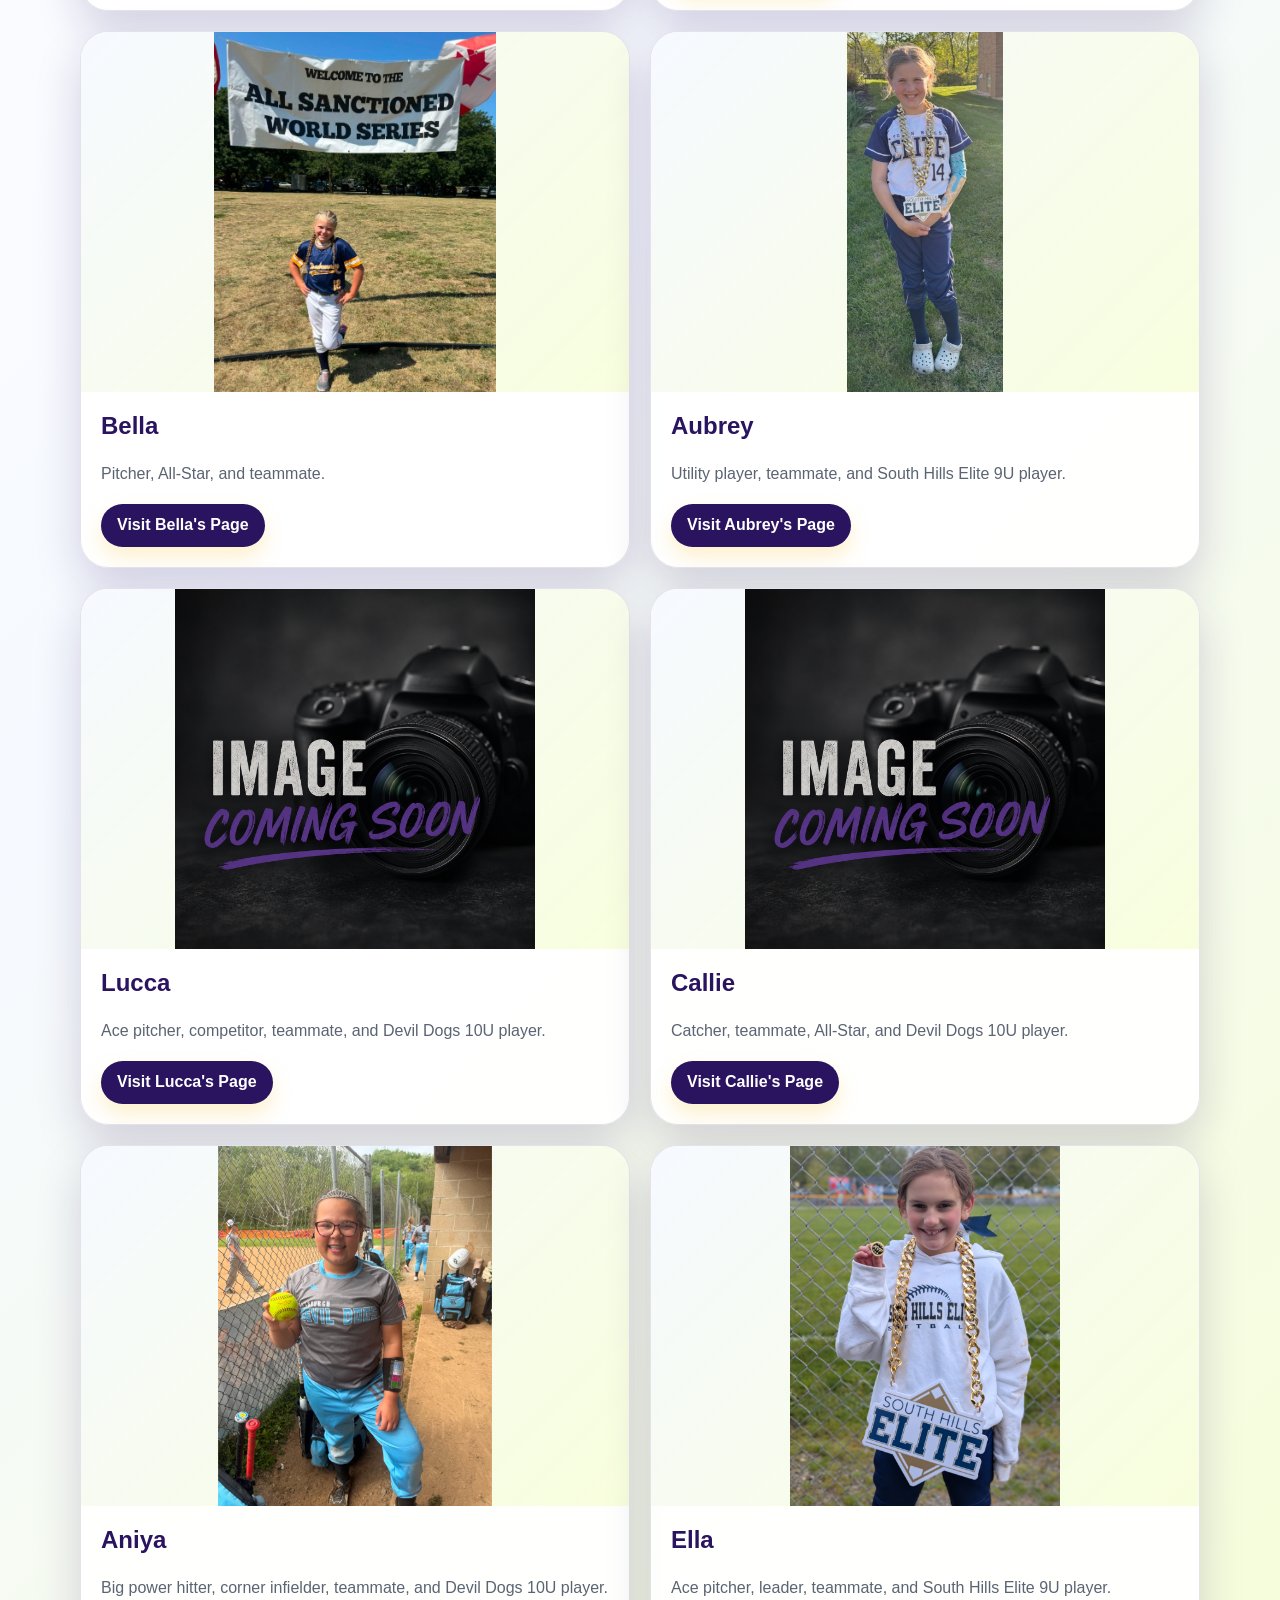
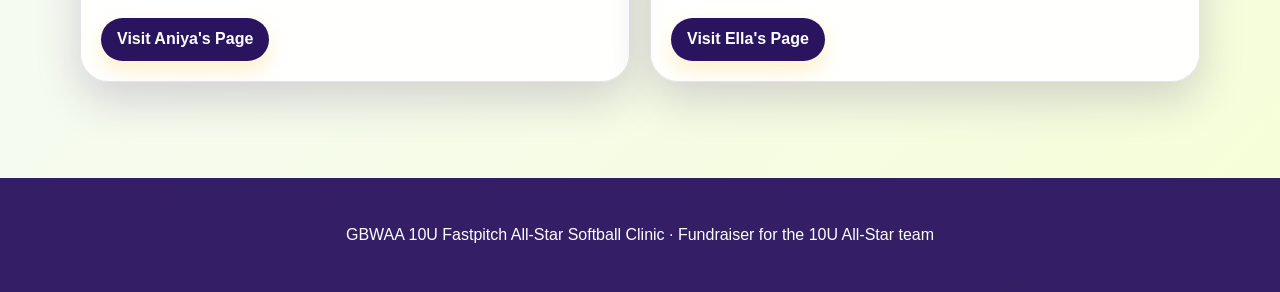
==== commit 978261ea: "Add Bella bio; update Bella title in indexes; note travel basketball for Izzy & Ella" ====
--- a/meet-the-staff/index.html
+++ b/meet-the-staff/index.html
@@ -143,7 +143,7 @@
             <img src="Bella.jpg" alt="Bella, GBWAA 10U All-Star staff member" />
             <div class="staff-card-content">
               <h2>Bella</h2>
-              <p>Bio coming soon.</p>
+              <p>Pitcher, All-Star, and teammate.</p>
               <a class="button secondary" href="Bella.html"
                 >Visit Bella's Page</a
               >
